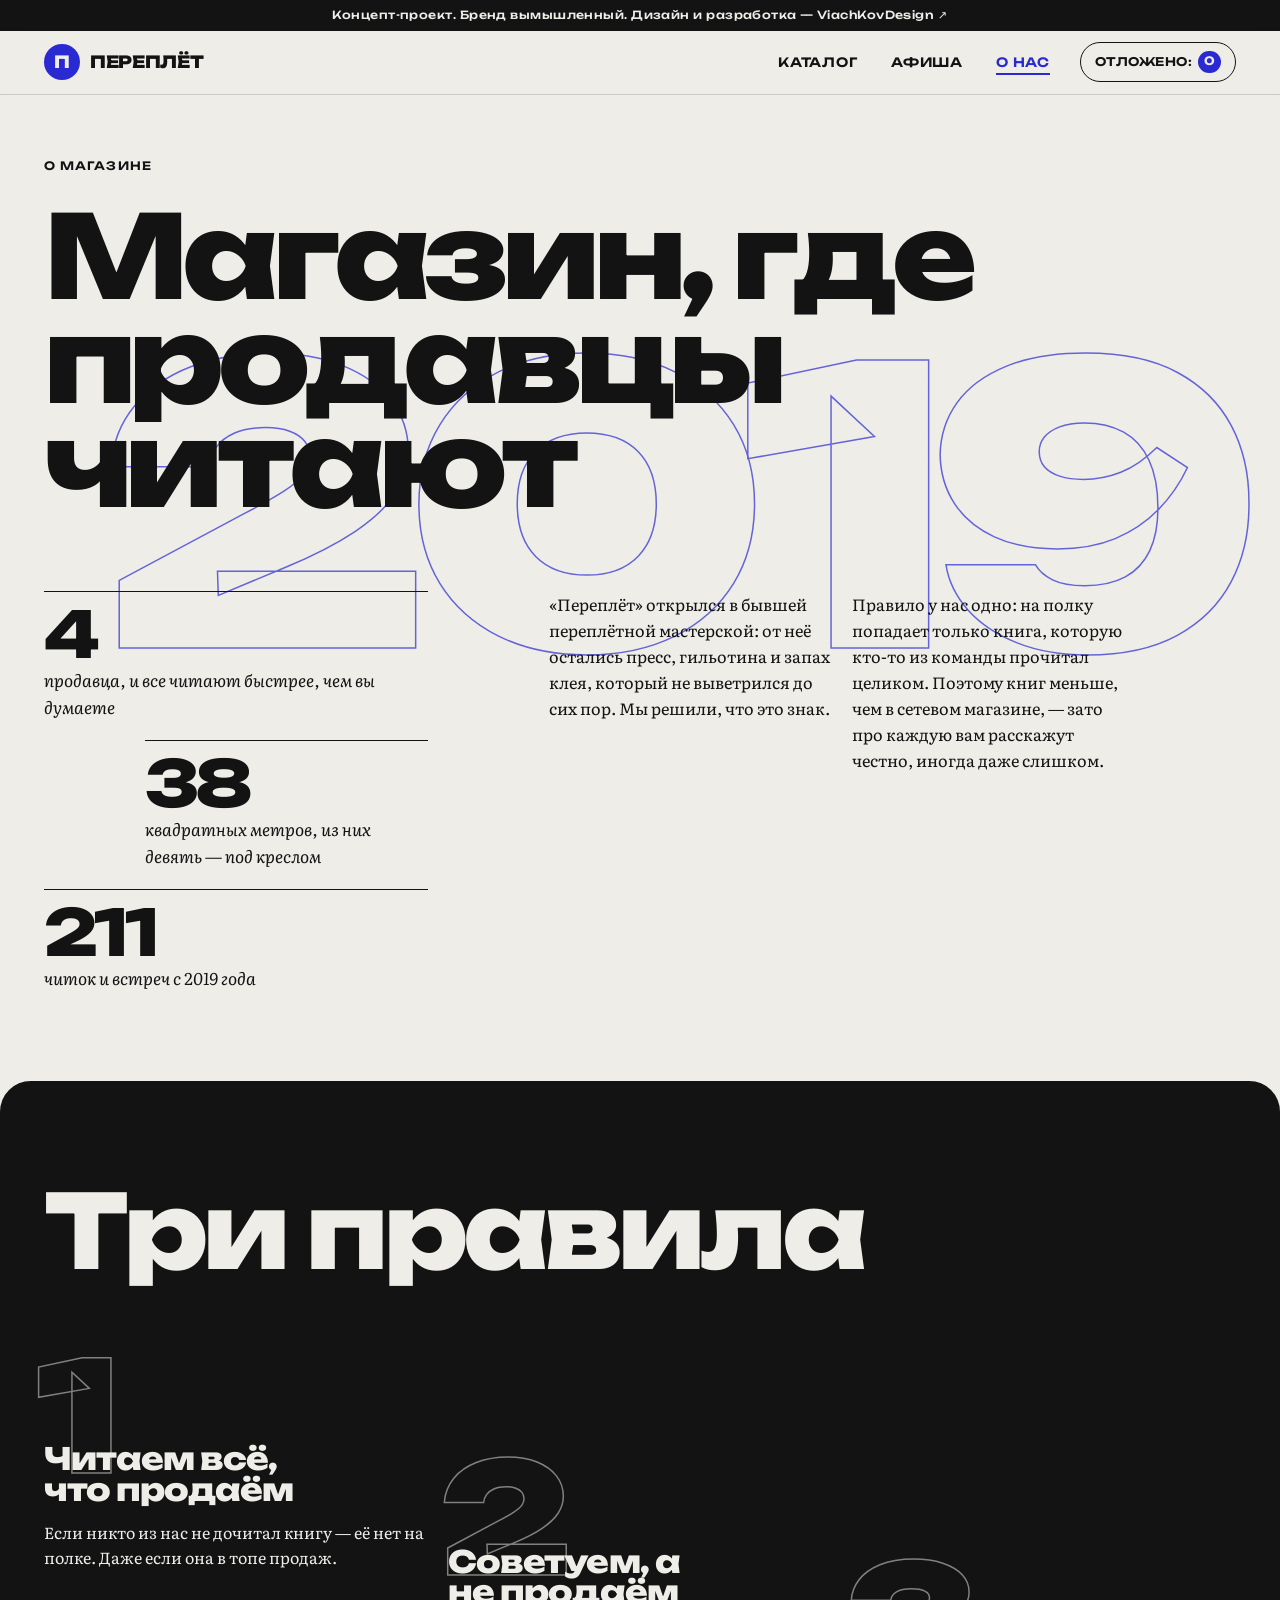
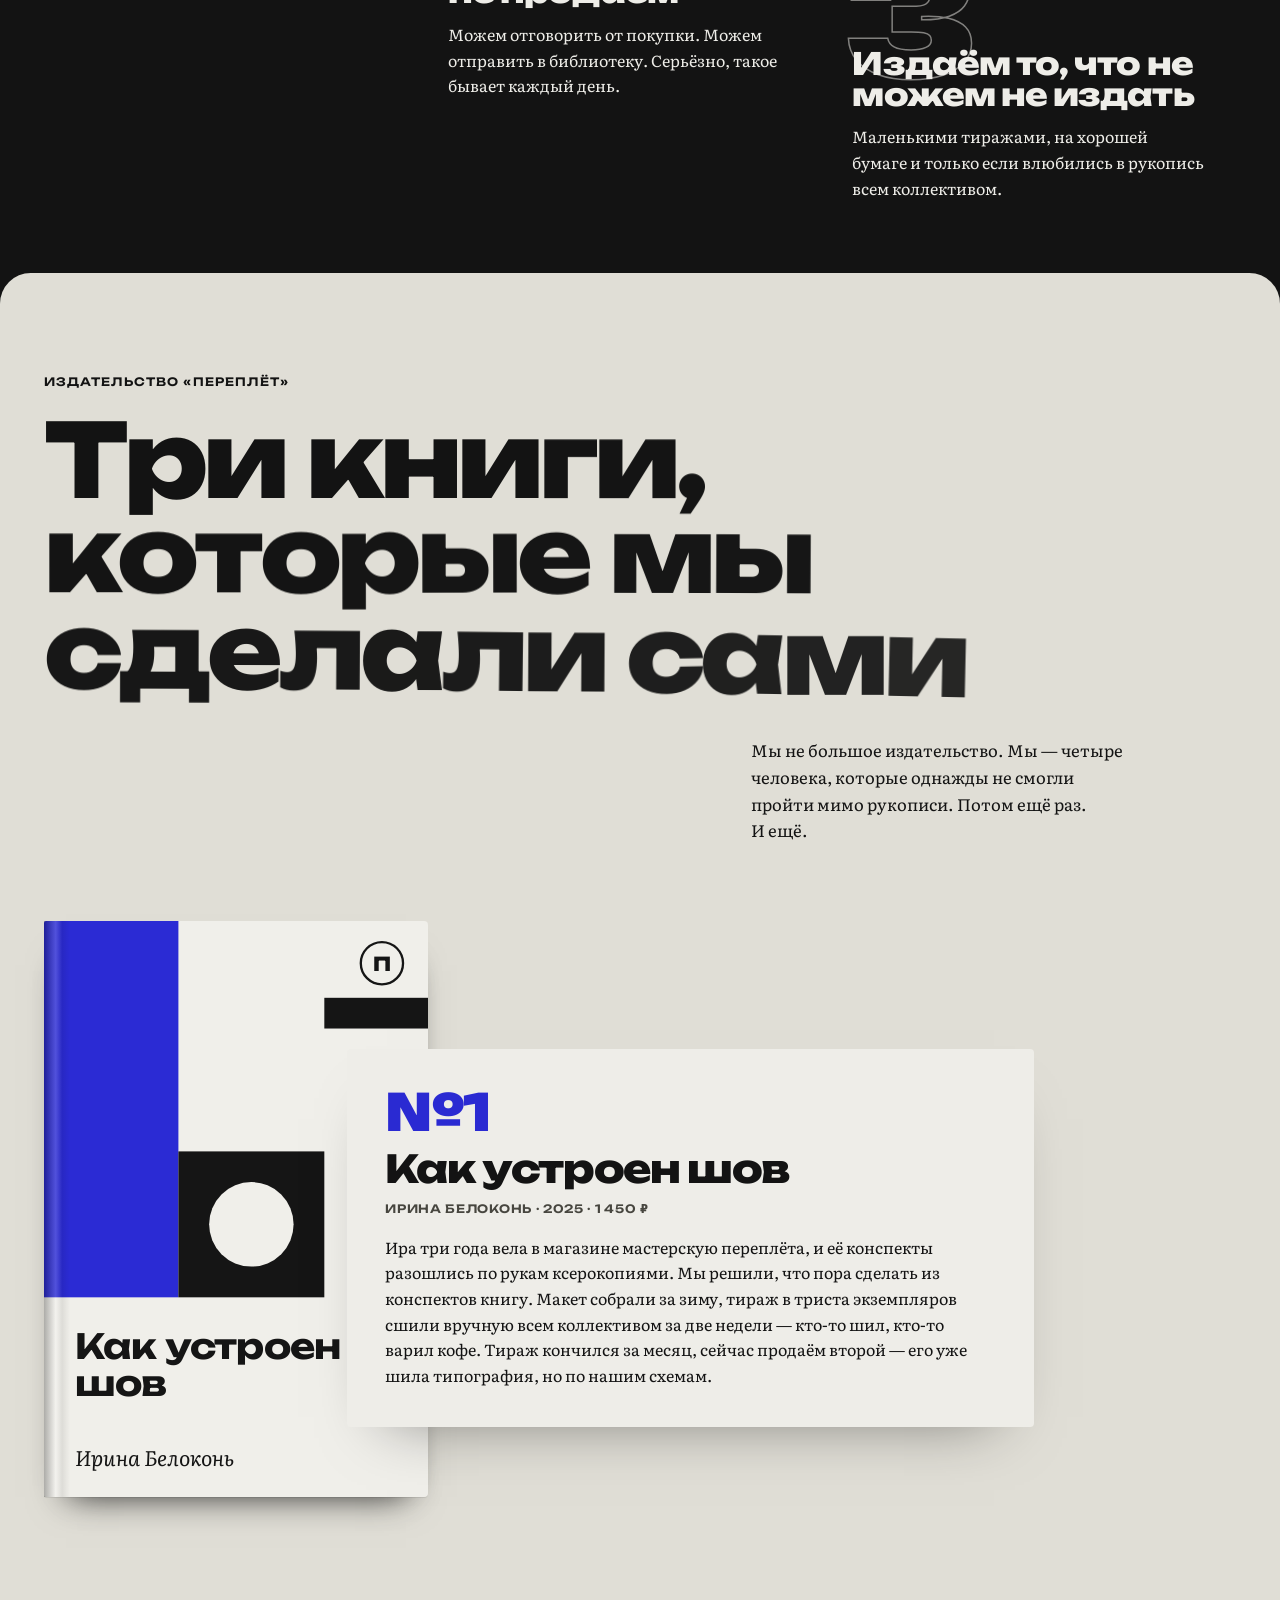
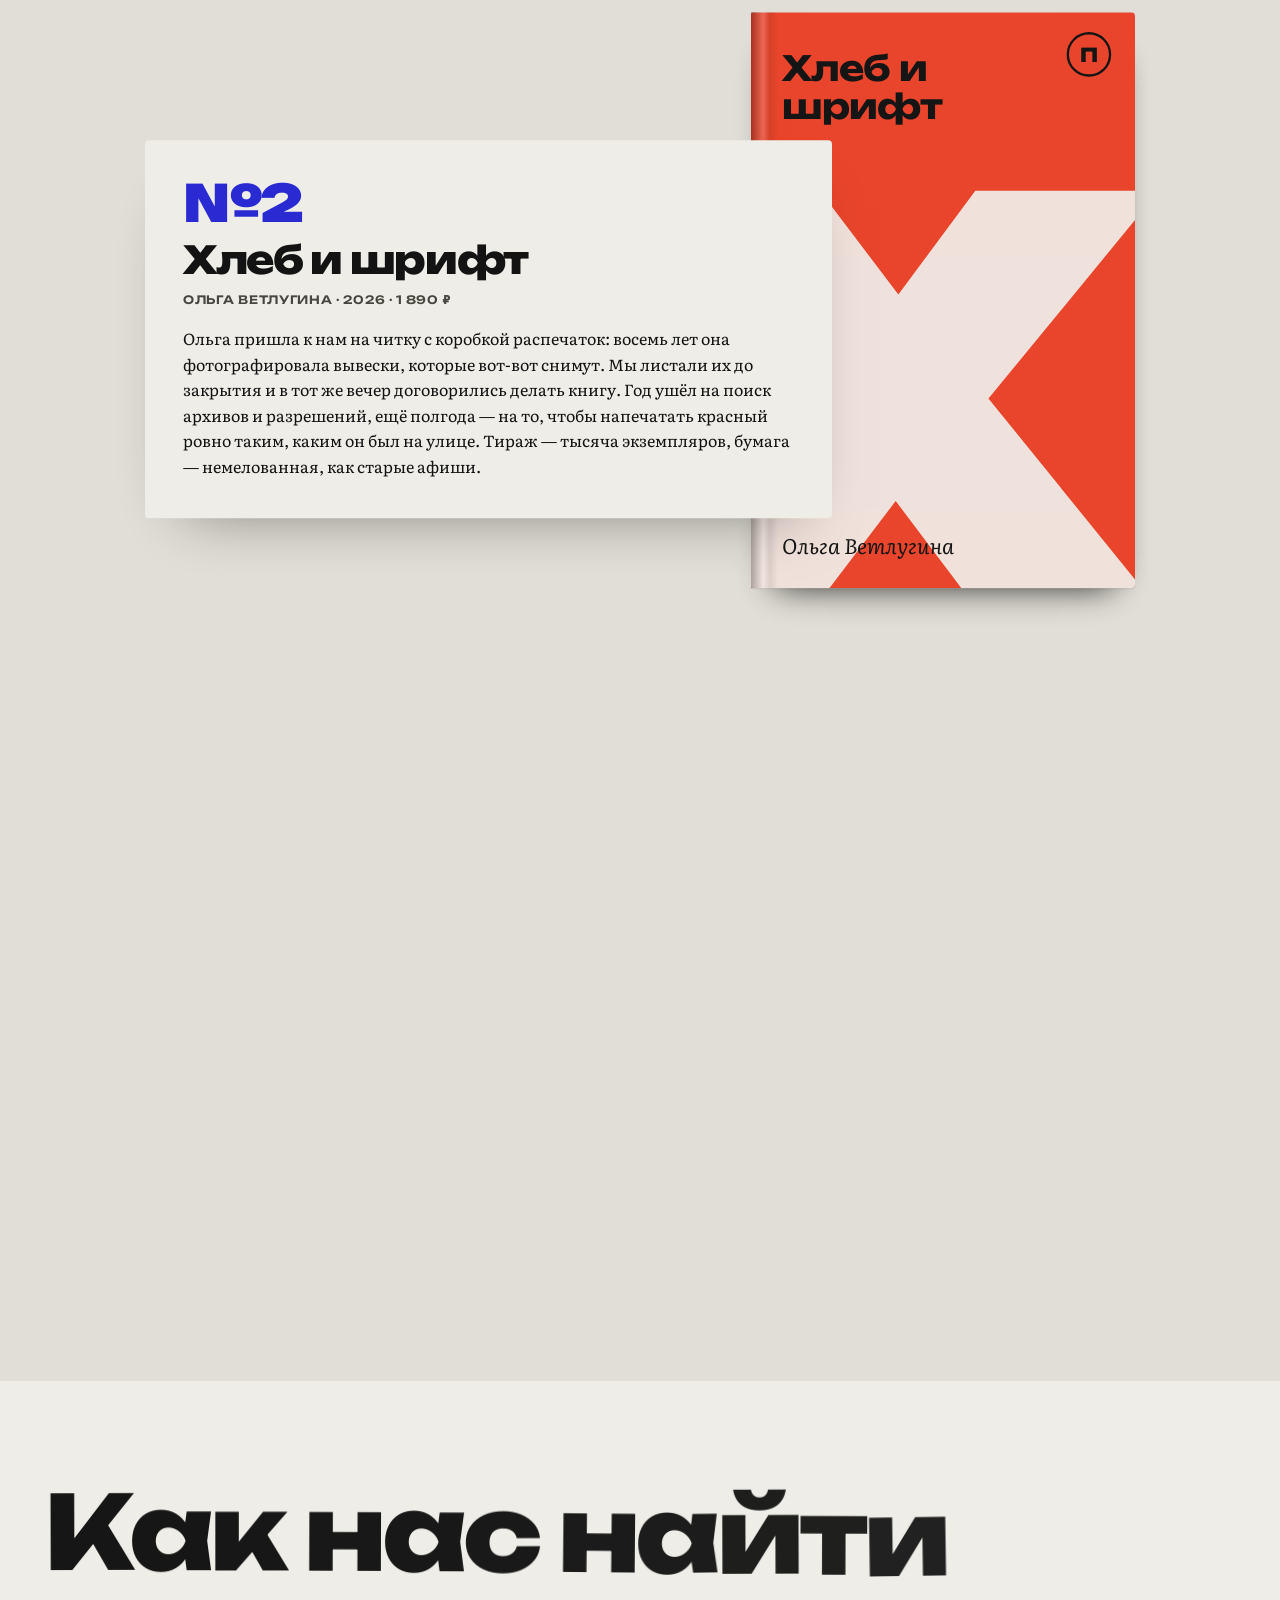
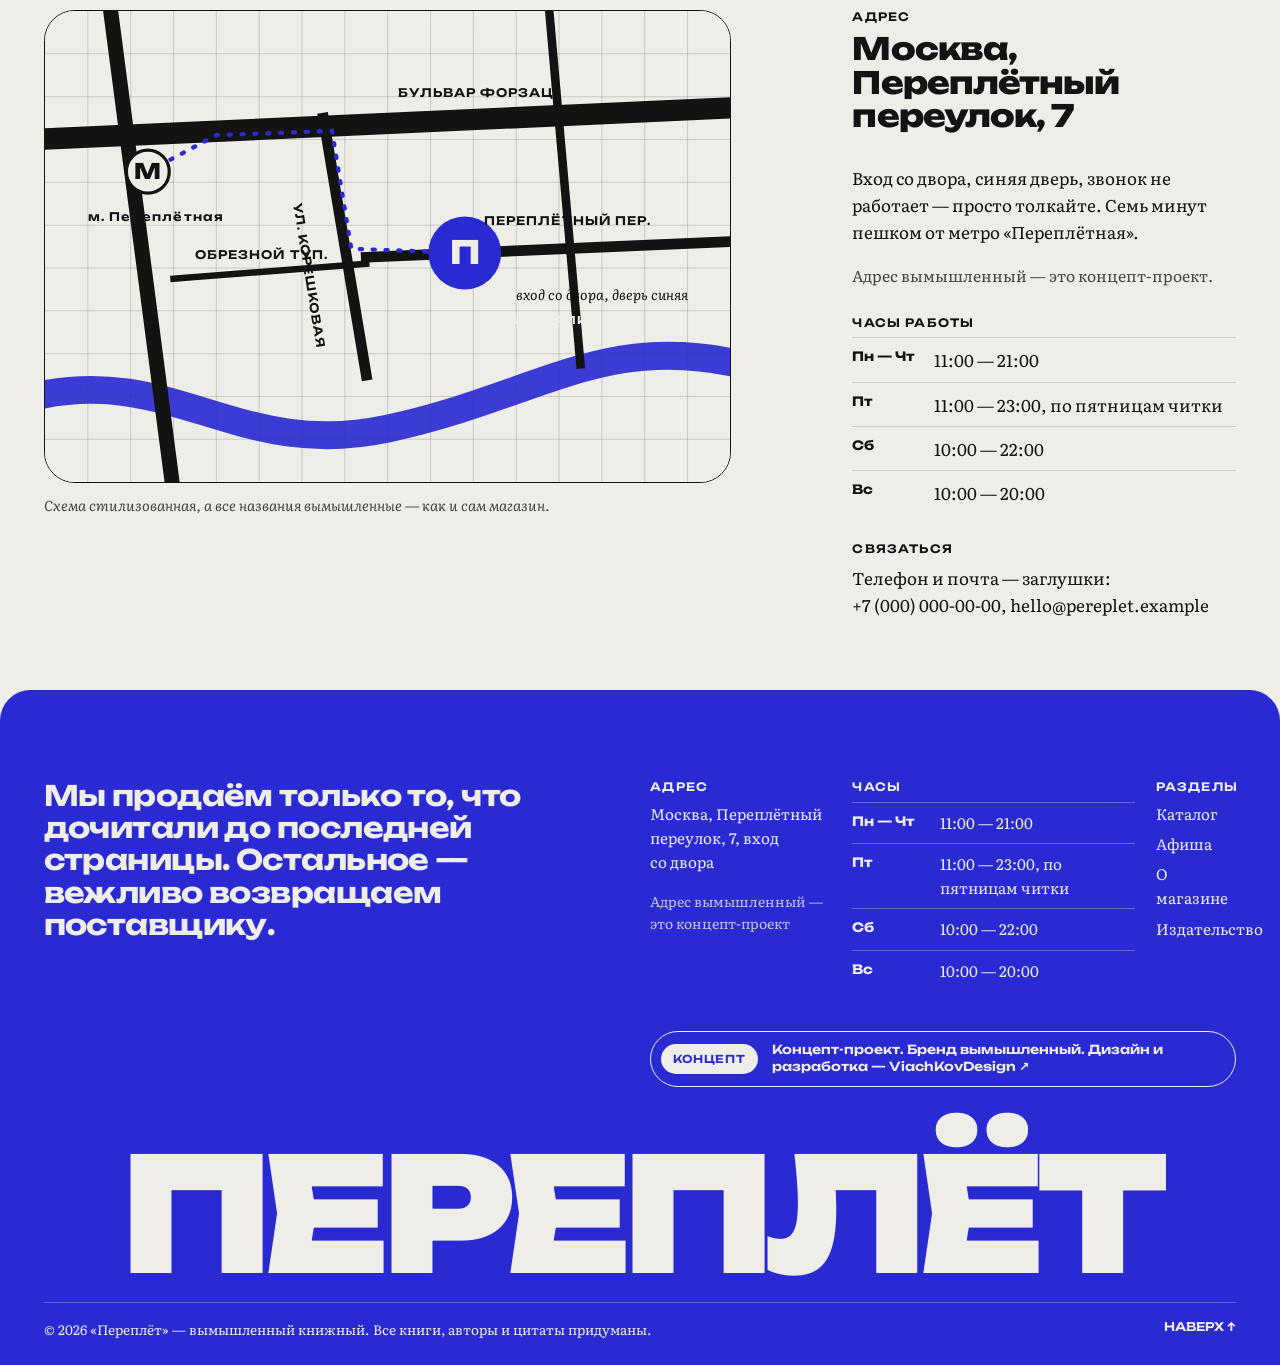
==== about.html @ da3010ec "Каркас концепта «Переплёт»: данные 24 книг, генеративные обложки, 5 страниц, стили и интерактив" ====
<!doctype html>
<html lang="ru">
<head><!--gen:head-->
<meta charset="utf-8">
<meta name="viewport" content="width=device-width, initial-scale=1">
<title>О магазине и издательстве — Переплёт</title>
<meta name="description" content="Как устроен «Переплёт»: магазин, маленькое издательство, адрес и часы работы.">
<meta name="theme-color" content="#EEEDE8">
<meta name="color-scheme" content="light">
<meta property="og:type" content="website">
<meta property="og:locale" content="ru_RU">
<meta property="og:site_name" content="Переплёт">
<meta property="og:title" content="О магазине и издательстве — Переплёт">
<meta property="og:description" content="Как устроен «Переплёт»: магазин, маленькое издательство, адрес и часы работы.">
<meta property="og:image" content="https://viachkovdesign.github.io/pereplet/img/og.png">
<meta property="og:image:width" content="1200">
<meta property="og:image:height" content="630">
<meta name="twitter:card" content="summary_large_image">
<link rel="icon" href="img/favicon.svg" type="image/svg+xml">
<link rel="icon" href="img/favicon-32.png" sizes="32x32" type="image/png">
<link rel="apple-touch-icon" href="img/apple-touch-icon.png">
<link rel="preload" href="vendor/fonts/unbounded-cyrillic-wght-normal.woff2" as="font" type="font/woff2" crossorigin>
<link rel="preload" href="vendor/fonts/literata-cyrillic-wght-normal.woff2" as="font" type="font/woff2" crossorigin>
<link rel="stylesheet" href="css/style.css">
<script>document.documentElement.classList.add('js');try{if(sessionStorage.getItem('pp-curtain'))document.documentElement.classList.add('is-arriving')}catch(e){}</script>
<!--/gen:head--></head>
<body data-page="about" id="top">
<!--gen:header-->
<a class="skip" href="#main">К содержанию</a>
<p class="concept-bar"><a href="https://viachkovdesign.github.io" target="_blank" rel="noopener">Концепт-проект. Бренд вымышленный. Дизайн и разработка — ViachKovDesign<span aria-hidden="true"> ↗</span><span class="visually-hidden"> (откроется в новой вкладке)</span></a></p>
<header class="site-header" data-header>
  <a class="logo" href="index.html" data-magnetic><span class="logo__mark" aria-hidden="true">П</span><span class="logo__word">Переплёт</span><span class="visually-hidden"> — на главную</span></a>
  <nav class="nav" aria-label="Основное меню"><ul><li><a href="catalog.html" data-magnetic>Каталог</a></li><li><a href="events.html" data-magnetic>Афиша</a></li><li><a href="about.html" aria-current="page" data-magnetic>О нас</a></li></ul></nav>
  <button class="reserved-btn" type="button" data-reserved-open aria-haspopup="dialog"><span class="reserved-btn__label">отложено:</span> <b data-reserved-count>0</b></button>
  <button class="menu-btn" type="button" popovertarget="menu" aria-label="Открыть меню"><span></span><span></span></button>
</header>
<div class="menu" id="menu" popover>
  <button class="menu__close" type="button" popovertarget="menu" popovertargetaction="hide">Закрыть</button>
  <nav aria-label="Мобильное меню"><ul><li><a href="catalog.html">Каталог</a></li><li><a href="events.html">Афиша</a></li><li><a href="about.html" aria-current="page">О нас</a></li><li><a href="index.html">Главная</a></li></ul></nav>
  <p class="menu__note">Переплётный пер., 7 · каждый день с 10–11 утра</p>
</div>
<dialog class="drawer" data-drawer aria-labelledby="drawer-title">
  <div class="drawer__inner">
    <div class="drawer__head"><h2 id="drawer-title">Отложено</h2><button class="drawer__close" type="button" data-drawer-close>Закрыть</button></div>
    <ul class="drawer__list" data-drawer-list></ul>
    <p class="drawer__empty" data-drawer-empty>Пока пусто. Откройте любую книгу и нажмите «Отложить в магазине».</p>
    <p class="drawer__note">Держим книги 3 дня. Это демо: на самом деле никто ничего не держит, но приятно же.</p>
  </div>
</dialog>
<div class="curtain" aria-hidden="true"><span class="curtain__spine"></span><span class="curtain__word">Переплёт</span></div>
<!--/gen:header-->
<!--gen:sprite--><svg class="sprite" aria-hidden="true" focusable="false" width="0" height="0"><symbol id="c-shov" viewBox="0 0 200 300"><rect width="200" height="300" fill="#F0EFEA"/><rect x="0" y="0" width="70" height="196" fill="#2B2BD4"/><rect x="70" y="120" width="76" height="76" fill="#151515"/><circle cx="108" cy="158" r="22" fill="#F0EFEA"/><rect x="146" y="40" width="54" height="16" fill="#151515"/><text x="16" y="228" font-family="Unbounded, Arial Black, sans-serif" font-weight="700" font-size="18" fill="#151515" text-anchor="start" letter-spacing="-0.4"><tspan x="16" dy="0">Как устроен</tspan><tspan x="16" dy="19.44">шов</tspan></text><text x="16" y="284" font-family="Literata, Georgia, serif" font-style="italic" font-size="11" fill="#151515" text-anchor="start">Ирина Белоконь</text><g transform="translate(176 22)"><circle r="11" fill="none" stroke="#151515" stroke-width="1.2"/><text y="4" font-family="Unbounded, Arial Black, sans-serif" font-size="10" font-weight="800" fill="#151515" text-anchor="middle">П</text></g></symbol><symbol id="c-vyveska" viewBox="0 0 200 300"><rect width="200" height="300" fill="#E8452C"/><text x="214" y="318" font-family="Unbounded, Arial Black, sans-serif" font-weight="900" font-size="300" fill="#F0EFEA" text-anchor="end" opacity="0.92">Х</text><text x="16" y="36" font-family="Unbounded, Arial Black, sans-serif" font-weight="700" font-size="18" fill="#151515" text-anchor="start" letter-spacing="-0.4"><tspan x="16" dy="0">Хлеб и</tspan><tspan x="16" dy="19.44">шрифт</tspan></text><text x="16" y="282" font-family="Literata, Georgia, serif" font-style="italic" font-size="11" fill="#151515" text-anchor="start">Ольга Ветлугина</text><g transform="translate(176 22)"><circle r="11" fill="none" stroke="#151515" stroke-width="1.2"/><text y="4" font-family="Unbounded, Arial Black, sans-serif" font-size="10" font-weight="800" fill="#151515" text-anchor="middle">П</text></g></symbol><symbol id="c-sever" viewBox="0 0 200 300"><rect width="200" height="300" fill="#151515"/><path d="M-10 120 Q 15 110 40 120 T 90 120 T 140 120 T 190 120 T 240 120" fill="none" stroke="#F0EFEA" stroke-width="1.2"/><path d="M-10 133 Q 15 123 40 133 T 90 133 T 140 133 T 190 133 T 240 133" fill="none" stroke="#F0EFEA" stroke-width="1.2"/><path d="M-10 146 Q 15 136 40 146 T 90 146 T 140 146 T 190 146 T 240 146" fill="none" stroke="#F0EFEA" stroke-width="1.2"/><path d="M-10 159 Q 15 149 40 159 T 90 159 T 140 159 T 190 159 T 240 159" fill="none" stroke="#F0EFEA" stroke-width="1.2"/><path d="M-10 172 Q 15 162 40 172 T 90 172 T 140 172 T 190 172 T 240 172" fill="none" stroke="#9CC7E6" stroke-width="4"/><path d="M-10 185 Q 15 175 40 185 T 90 185 T 140 185 T 190 185 T 240 185" fill="none" stroke="#F0EFEA" stroke-width="1.2"/><path d="M-10 198 Q 15 188 40 198 T 90 198 T 140 198 T 190 198 T 240 198" fill="none" stroke="#F0EFEA" stroke-width="1.2"/><path d="M-10 211 Q 15 201 40 211 T 90 211 T 140 211 T 190 211 T 240 211" fill="none" stroke="#F0EFEA" stroke-width="1.2"/><path d="M-10 224 Q 15 214 40 224 T 90 224 T 140 224 T 190 224 T 240 224" fill="none" stroke="#F0EFEA" stroke-width="1.2"/><path d="M-10 237 Q 15 227 40 237 T 90 237 T 140 237 T 190 237 T 240 237" fill="none" stroke="#F0EFEA" stroke-width="1.2"/><path d="M-10 250 Q 15 240 40 250 T 90 250 T 140 250 T 190 250 T 240 250" fill="none" stroke="#F0EFEA" stroke-width="1.2"/><text x="16" y="40" font-family="Unbounded, Arial Black, sans-serif" font-weight="700" font-size="20" fill="#F0EFEA" text-anchor="start" letter-spacing="-0.4"><tspan x="16" dy="0">Карманный</tspan><tspan x="16" dy="21.6">север</tspan></text><text x="16" y="284" font-family="Literata, Georgia, serif" font-style="italic" font-size="11" fill="#F0EFEA" text-anchor="start">Степан Двинский</text><g transform="translate(176 22)"><circle r="11" fill="none" stroke="#F0EFEA" stroke-width="1.2"/><text y="4" font-family="Unbounded, Arial Black, sans-serif" font-size="10" font-weight="800" fill="#F0EFEA" text-anchor="middle">П</text></g></symbol></svg><!--/gen:sprite-->
<main id="main">
  <section class="about-hero grid" aria-labelledby="about-title">
    <p class="label about-hero__kicker">О магазине</p>
    <h1 class="about-hero__title" id="about-title" data-split>Магазин, где продавцы читают</h1>
    <span class="about-hero__year" aria-hidden="true" data-parallax="-0.1">2019</span>
    <div class="about-hero__text">
      <p>«Переплёт» открылся в бывшей переплётной мастерской: от неё остались пресс, гильотина и запах клея, который не выветрился до сих пор. Мы решили, что это знак.</p>
      <p>Правило у нас одно: на полку попадает только книга, которую кто-то из команды прочитал целиком. Поэтому книг меньше, чем в сетевом магазине, — зато про каждую вам расскажут честно, иногда даже слишком.</p>
    </div>
    <ul class="about-hero__facts" aria-label="Факты">
      <li><b data-count="4">4</b><span>продавца, и все читают быстрее, чем вы думаете</span></li>
      <li><b data-count="38">38</b><span>квадратных метров, из них девять — под креслом</span></li>
      <li><b data-count="212">212</b><span>читок и встреч с 2019 года</span></li>
    </ul>
  </section>

  <section class="rules" aria-labelledby="rules-title">
    <h2 class="sec-title rules__title" id="rules-title" data-split>Три правила</h2>
    <ol class="rules__list">
      <li data-reveal><span class="rules__n" aria-hidden="true">1</span><h3>Читаем всё, что продаём</h3><p>Если никто из нас не дочитал книгу — её нет на полке. Даже если она в топе продаж.</p></li>
      <li data-reveal><span class="rules__n" aria-hidden="true">2</span><h3>Советуем, а не продаём</h3><p>Можем отговорить от покупки. Можем отправить в библиотеку. Серьёзно, такое бывает каждый день.</p></li>
      <li data-reveal><span class="rules__n" aria-hidden="true">3</span><h3>Издаём то, что не можем не издать</h3><p>Маленькими тиражами, на хорошей бумаге и только если влюбились в рукопись всем коллективом.</p></li>
    </ol>
  </section>

  <section class="house" id="house" aria-labelledby="house-title">
    <div class="house__head grid">
      <p class="label">Издательство «Переплёт»</p>
      <h2 class="sec-title" id="house-title" data-split>Три книги, которые мы сделали сами</h2>
      <p class="sec-lead">Мы не большое издательство. Мы — четыре человека, которые однажды не смогли пройти мимо рукописи. Потом ещё раз. И ещё.</p>
    </div>
    <div class="house__list"><!--gen:house-->
<article class="house__item house__item--1" data-reveal>
  <a class="house__cover" href="book.html?id=shov#shov" data-cover-link aria-label="«Как устроен шов» — открыть книгу"><div class="cover cover--lg" style="--spine:#2B2BD4"><span class="cover__pages" aria-hidden="true"></span><svg class="cover__front" viewBox="0 0 200 300" aria-hidden="true" focusable="false"><use href="#c-shov"/></svg></div></a>
  <div class="house__text">
    <p class="house__num" aria-hidden="true">№1</p>
    <h3 class="house__title">Как устроен шов</h3>
    <p class="house__author">Ирина Белоконь · 2025 · 1 450 ₽</p>
    <p>Ира три года вела в магазине мастерскую переплёта, и её конспекты разошлись по рукам ксерокопиями. Мы решили, что пора сделать из конспектов книгу. Макет собрали за зиму, тираж в триста экземпляров сшили вручную всем коллективом за две недели — кто-то шил, кто-то варил кофе. Тираж кончился за месяц, сейчас продаём второй — его уже шила типография, но по нашим схемам.</p>
  </div>
</article>
<article class="house__item house__item--2" data-reveal>
  <a class="house__cover" href="book.html?id=vyveska#vyveska" data-cover-link aria-label="«Хлеб и шрифт» — открыть книгу"><div class="cover cover--lg" style="--spine:#F0EFEA"><span class="cover__pages" aria-hidden="true"></span><svg class="cover__front" viewBox="0 0 200 300" aria-hidden="true" focusable="false"><use href="#c-vyveska"/></svg></div></a>
  <div class="house__text">
    <p class="house__num" aria-hidden="true">№2</p>
    <h3 class="house__title">Хлеб и шрифт</h3>
    <p class="house__author">Ольга Ветлугина · 2026 · 1 890 ₽</p>
    <p>Ольга пришла к нам на читку с коробкой распечаток: восемь лет она фотографировала вывески, которые вот-вот снимут. Мы листали их до закрытия и в тот же вечер договорились делать книгу. Год ушёл на поиск архивов и разрешений, ещё полгода — на то, чтобы напечатать красный ровно таким, каким он был на улице. Тираж — тысяча экземпляров, бумага — немелованная, как старые афиши.</p>
  </div>
</article>
<article class="house__item house__item--3" data-reveal>
  <a class="house__cover" href="book.html?id=sever#sever" data-cover-link aria-label="«Карманный север» — открыть книгу"><div class="cover cover--lg" style="--spine:#9CC7E6"><span class="cover__pages" aria-hidden="true"></span><svg class="cover__front" viewBox="0 0 200 300" aria-hidden="true" focusable="false"><use href="#c-sever"/></svg></div></a>
  <div class="house__text">
    <p class="house__num" aria-hidden="true">№3</p>
    <h3 class="house__title">Карманный север</h3>
    <p class="house__author">Степан Двинский · 2024 · 590 ₽</p>
    <p>Степан прислал нам рукопись письмом — настоящим, бумажным, со штемпелем Архангельска. Мы ответили тоже письмом. Переписка шла полгода, и половина правок делалась карандашом на полях. Обложку рисовали по его фотографии неба над станцией, а формат подбирали под задний карман: Ира неделю ходила с макетом в джинсах.</p>
  </div>
</article><!--/gen:house--></div>
  </section>

  <section class="visit grid" aria-labelledby="visit-title">
    <h2 class="sec-title visit__title" id="visit-title" data-split>Как нас найти</h2>
    <figure class="visit__map">
      <svg viewBox="0 0 640 440" role="img" aria-labelledby="map-title map-desc" focusable="false">
        <title id="map-title">Схема проезда к «Переплёту»</title>
        <desc id="map-desc">Стилизованная схема: от станции метро «Переплётная» идти по бульвару Форзац до Переплётного переулка, магазин в доме 7, вход со двора. Все названия вымышленные.</desc>
        <rect width="640" height="440" fill="var(--paper)"/>
        <g fill="none" stroke="var(--line)" stroke-width="1">
          <path d="M0 40H640M0 80H640M0 120H640M0 160H640M0 200H640M0 240H640M0 280H640M0 320H640M0 360H640M0 400H640"/>
          <path d="M40 0V440M80 0V440M120 0V440M160 0V440M200 0V440M240 0V440M280 0V440M320 0V440M360 0V440M400 0V440M440 0V440M480 0V440M520 0V440M560 0V440M600 0V440"/>
        </g>
        <path class="map-river" d="M-10 360 C 120 330, 180 420, 320 390 S 520 300, 650 330" fill="none" stroke="var(--accent)" stroke-width="26" stroke-linecap="round" opacity="0.9"/>
        <g fill="none" stroke="var(--ink)" stroke-linecap="square">
          <path d="M60 -10 L120 450" stroke-width="14"/>
          <path d="M-10 120 L650 90" stroke-width="20"/>
          <path d="M260 100 L300 340" stroke-width="10"/>
          <path d="M300 230 L650 215" stroke-width="10"/>
          <path d="M470 -10 L500 330" stroke-width="8"/>
          <path d="M120 250 L300 236" stroke-width="6"/>
        </g>
        <path class="map-route" d="M96 150 L160 116 L268 112 L286 222 L392 226" fill="none" stroke="var(--accent)" stroke-width="4" stroke-dasharray="2 10" stroke-linecap="round"/>
        <g transform="translate(96 150)">
          <circle r="20" fill="var(--paper)" stroke="var(--ink)" stroke-width="3"/>
          <text y="7" text-anchor="middle" font-family="Unbounded, sans-serif" font-weight="800" font-size="20" fill="var(--ink)">М</text>
        </g>
        <g class="map-pin" transform="translate(392 226)">
          <circle r="34" fill="var(--accent)"/>
          <text y="10" text-anchor="middle" font-family="Unbounded, sans-serif" font-weight="800" font-size="30" fill="var(--paper)">П</text>
        </g>
        <g font-family="Unbounded, sans-serif" font-size="11" font-weight="600" fill="var(--ink)" letter-spacing="1">
          <text x="330" y="80">БУЛЬВАР ФОРЗАЦ</text>
          <text x="410" y="200">ПЕРЕПЛЁТНЫЙ ПЕР.</text>
          <text x="232" y="180" transform="rotate(81 232 180)">УЛ. КОРЕШКОВАЯ</text>
          <text x="140" y="232">ОБРЕЗНОЙ ТУП.</text>
          <text x="40" y="196">м. Переплётная</text>
          <text x="420" y="292" fill="var(--paper)" font-size="10">р. КАПТАЛКА</text>
        </g>
        <g font-family="Literata, serif" font-style="italic" font-size="13" fill="var(--ink)">
          <text x="440" y="270">вход со двора, дверь синяя</text>
        </g>
      </svg>
      <figcaption>Схема стилизованная, а все названия вымышленные — как и сам магазин.</figcaption>
    </figure>
    <div class="visit__info">
      <p class="label">Адрес</p>
      <p class="visit__addr">Москва, Переплётный переулок,&nbsp;7</p>
      <p>Вход со двора, синяя дверь, звонок не работает — просто толкайте. Семь минут пешком от метро «Переплётная».</p>
      <p class="muted">Адрес вымышленный — это концепт-проект.</p>
      <p class="label">Часы работы</p>
      <!--gen:hours--><dl class="hours"><div><dt>Пн — Чт</dt><dd>11:00 — 21:00</dd></div><div><dt>Пт</dt><dd>11:00 — 23:00, по пятницам читки</dd></div><div><dt>Сб</dt><dd>10:00 — 22:00</dd></div><div><dt>Вс</dt><dd>10:00 — 20:00</dd></div></dl><!--/gen:hours-->
      <p class="label">Связаться</p>
      <p>Телефон и почта — заглушки: <span class="nowrap">+7 (000) 000-00-00</span>, <span class="nowrap">hello@pereplet.example</span></p>
    </div>
  </section>
</main>
<!--gen:footer-->
<footer class="site-footer">
  <div class="footer__grid">
    <p class="footer__claim">Мы продаём только то, что дочитали до последней страницы. Остальное — вежливо возвращаем поставщику.</p>
    <div class="footer__col">
      <p class="label">Адрес</p>
      <p>Москва, Переплётный переулок, 7, вход со двора</p>
      <p class="muted">Адрес вымышленный — это концепт-проект</p>
    </div>
    <div class="footer__col">
      <p class="label">Часы</p>
      <dl class="hours"><div><dt>Пн — Чт</dt><dd>11:00 — 21:00</dd></div><div><dt>Пт</dt><dd>11:00 — 23:00, по пятницам читки</dd></div><div><dt>Сб</dt><dd>10:00 — 22:00</dd></div><div><dt>Вс</dt><dd>10:00 — 20:00</dd></div></dl>
    </div>
    <nav class="footer__col" aria-label="Ссылки в подвале">
      <p class="label">Разделы</p>
      <ul><li><a href="catalog.html">Каталог</a></li><li><a href="events.html">Афиша</a></li><li><a href="about.html">О магазине</a></li><li><a href="about.html#house">Издательство</a></li></ul>
    </nav>
    <a class="concept-plaque" href="https://viachkovdesign.github.io" target="_blank" rel="noopener" data-magnetic>
      <span class="concept-plaque__k">Концепт</span>
      <span>Концепт-проект. Бренд вымышленный. Дизайн и разработка — ViachKovDesign<span aria-hidden="true"> ↗</span><span class="visually-hidden"> (откроется в новой вкладке)</span></span>
    </a>
  </div>
  <p class="footer__word" aria-hidden="true">Переплёт</p>
  <p class="footer__copy"><span>© 2026 «Переплёт» — вымышленный книжный. Все книги, авторы и цитаты придуманы.</span><a href="#top" data-to-top>Наверх ↑</a></p>
</footer>
<!--/gen:footer-->
<!--gen:scripts-->
<script src="vendor/gsap.min.js" defer></script>
<script src="vendor/ScrollTrigger.min.js" defer></script>
<script src="vendor/lenis.min.js" defer></script>
<script src="js/main.js" defer></script>
<!--/gen:scripts-->
</body>
</html>
---- css/style.css ----
/* ==========================================================================
   ПЕРЕПЛЁТ — концепт книжного магазина
   Ломаная сетка: 12 колонок на десктопе, 6 на телефоне.
   ========================================================================== */

/* ---------- шрифты (локально, из npm @fontsource-variable 5.3.0) ---------- */
@font-face { font-family: Unbounded; src: url(../vendor/fonts/unbounded-cyrillic-wght-normal.woff2) format('woff2'); font-weight: 200 900; font-display: swap; unicode-range: U+0301, U+0400-045F, U+0490-0491, U+04B0-04B1, U+2116; }
@font-face { font-family: Unbounded; src: url(../vendor/fonts/unbounded-latin-wght-normal.woff2) format('woff2'); font-weight: 200 900; font-display: swap; unicode-range: U+0000-00FF, U+0131, U+0152-0153, U+02BB-02BC, U+02C6, U+02DA, U+02DC, U+0304, U+0308, U+0329, U+2000-206F, U+20AC, U+2122, U+2191, U+2193, U+2212, U+2215, U+FEFF, U+FFFD; }
@font-face { font-family: Literata; src: url(../vendor/fonts/literata-cyrillic-wght-normal.woff2) format('woff2'); font-weight: 200 900; font-display: swap; unicode-range: U+0301, U+0400-045F, U+0490-0491, U+04B0-04B1, U+2116; }
@font-face { font-family: Literata; src: url(../vendor/fonts/literata-latin-wght-normal.woff2) format('woff2'); font-weight: 200 900; font-display: swap; unicode-range: U+0000-00FF, U+0131, U+0152-0153, U+02BB-02BC, U+02C6, U+02DA, U+02DC, U+0304, U+0308, U+0329, U+2000-206F, U+20AC, U+2122, U+2191, U+2193, U+2212, U+2215, U+FEFF, U+FFFD; }
@font-face { font-family: Literata; font-style: italic; src: url(../vendor/fonts/literata-cyrillic-wght-italic.woff2) format('woff2'); font-weight: 200 900; font-display: swap; unicode-range: U+0301, U+0400-045F, U+0490-0491, U+04B0-04B1, U+2116; }
@font-face { font-family: Literata; font-style: italic; src: url(../vendor/fonts/literata-latin-wght-italic.woff2) format('woff2'); font-weight: 200 900; font-display: swap; unicode-range: U+0000-00FF, U+0131, U+0152-0153, U+02BB-02BC, U+02C6, U+02DA, U+02DC, U+0304, U+0308, U+0329, U+2000-206F, U+20AC, U+2122, U+2191, U+2193, U+2212, U+2215, U+FEFF, U+FFFD; }

/* ---------- токены ---------- */
:root {
  --paper: #EEEDE8;      /* газетная бумага, холодная */
  --paper-2: #E0DED6;
  --ink: #131313;        /* типографская краска */
  --ink-2: #47463F;
  --line: rgba(19, 19, 19, .16);
  --accent: #2A2AD2;     /* ультрамарин переплётного ледерина */
  --accent-2: #1E1EA8;
  --pad: clamp(16px, 3.4vw, 64px);
  --gutter: clamp(10px, 1.6vw, 28px);
  --col: calc((100vw - 2 * var(--pad) - 11 * var(--gutter)) / 12);
  --f-display: Unbounded, 'Arial Black', system-ui, sans-serif;
  --f-text: Literata, Georgia, 'Times New Roman', serif;
  --ease: cubic-bezier(.76, 0, .24, 1);
  --ease-out: cubic-bezier(.16, 1, .3, 1);
  --header-h: 64px;
  --radius-sheet: clamp(18px, 2.4vw, 40px);
  color-scheme: light;
}

/* ---------- база ---------- */
*, *::before, *::after { box-sizing: border-box; }
html { -webkit-text-size-adjust: 100%; text-size-adjust: 100%; scroll-padding-top: calc(var(--header-h) + 16px); }
html.lenis, html.lenis body { height: auto; }
.lenis.lenis-smooth { scroll-behavior: auto !important; }
.lenis.lenis-stopped { overflow: clip; }
body {
  margin: 0; background: var(--paper); color: var(--ink);
  font: 400 1.0625rem/1.6 var(--f-text);
  overflow-x: clip;
  -webkit-font-smoothing: antialiased; text-rendering: optimizeLegibility;
}
img, svg { display: block; max-width: 100%; }
a { color: inherit; text-decoration-thickness: 1px; text-underline-offset: .2em; }
h1, h2, h3, h4 { margin: 0; font-family: var(--f-display); font-weight: 700; line-height: 1; letter-spacing: -.02em; text-wrap: balance; }
p { margin: 0 0 1em; text-wrap: pretty; }
p:last-child { margin-bottom: 0; }
ul, ol { margin: 0; padding: 0; list-style: none; }
button, input, select { font: inherit; color: inherit; }
fieldset { margin: 0; padding: 0; border: 0; min-width: 0; }
dl, dd { margin: 0; }
blockquote { margin: 0; }
figure { margin: 0; }
::selection { background: var(--accent); color: var(--paper); }
:focus-visible { outline: 3px solid var(--accent); outline-offset: 3px; border-radius: 2px; }
.panel--accent :focus-visible, .panel--ink :focus-visible, .site-footer :focus-visible { outline-color: var(--paper); }
.visually-hidden { position: absolute !important; width: 1px; height: 1px; padding: 0; margin: -1px; overflow: hidden; clip: rect(0 0 0 0); white-space: nowrap; border: 0; }
.nowrap { white-space: nowrap; }
.muted { color: var(--ink-2); font-size: .92em; }
.label { font: 600 .72rem/1.3 var(--f-display); letter-spacing: .1em; text-transform: uppercase; margin: 0 0 .6em; }
.sprite { position: absolute; width: 0; height: 0; overflow: hidden; }

.grid {
  display: grid;
  grid-template-columns: repeat(12, minmax(0, 1fr));
  column-gap: var(--gutter);
  padding-inline: var(--pad);
}

/* ---------- скип, концепт-полоса, шапка ---------- */
.skip { position: absolute; left: 8px; top: -60px; z-index: 10000; background: var(--ink); color: var(--paper); padding: 10px 16px; border-radius: 999px; font: 600 .8rem var(--f-display); }
.skip:focus { top: 8px; }
.concept-bar { margin: 0; background: var(--ink); color: var(--paper); text-align: center; font: 500 .7rem/1.3 var(--f-display); letter-spacing: .04em; }
.concept-bar a { display: block; padding: 8px var(--pad); text-decoration: none; }
.concept-bar a:hover { text-decoration: underline; }

.site-header {
  position: sticky; top: 0; z-index: 500; height: var(--header-h);
  display: flex; align-items: center; gap: clamp(12px, 2vw, 32px);
  padding-inline: var(--pad);
  background: color-mix(in srgb, var(--paper) 90%, transparent);
  backdrop-filter: blur(10px); -webkit-backdrop-filter: blur(10px);
  border-bottom: 1px solid var(--line);
  transition: transform .5s var(--ease);
  view-transition-name: site-header;
}
.site-header.is-hidden { transform: translateY(-101%); }
.logo { display: inline-flex; align-items: center; gap: 10px; text-decoration: none; margin-right: auto; }
.logo__mark { display: grid; place-items: center; width: 36px; height: 36px; border-radius: 50%; background: var(--accent); color: var(--paper); font: 800 1.05rem/1 var(--f-display); transition: transform .6s var(--ease-out); }
.logo:hover .logo__mark { transform: rotate(-12deg) scale(1.06); }
.logo__word { font: 800 1.05rem/1 var(--f-display); letter-spacing: -.02em; text-transform: uppercase; }
.nav ul { display: flex; gap: clamp(8px, 2vw, 28px); }
.nav a { display: inline-block; font: 600 .8rem/1 var(--f-display); text-transform: uppercase; letter-spacing: .06em; text-decoration: none; padding: 10px 4px; position: relative; }
.nav a::after { content: ''; position: absolute; left: 4px; right: 4px; bottom: 4px; height: 2px; background: currentColor; transform: scaleX(0); transform-origin: right; transition: transform .45s var(--ease); }
.nav a:hover::after, .nav a[aria-current="page"]::after { transform: scaleX(1); transform-origin: left; }
.nav a[aria-current="page"] { color: var(--accent); }
.reserved-btn {
  display: inline-flex; align-items: center; gap: 6px; min-height: 40px;
  border: 1.5px solid var(--ink); border-radius: 999px; background: transparent; padding: 0 14px;
  font: 600 .74rem/1 var(--f-display); text-transform: uppercase; letter-spacing: .04em; cursor: pointer;
  transition: background .3s, color .3s;
}
.reserved-btn b { display: inline-grid; place-items: center; min-width: 22px; height: 22px; border-radius: 11px; background: var(--accent); color: var(--paper); font-size: .72rem; padding: 0 6px; }
.reserved-btn:hover { background: var(--ink); color: var(--paper); }
.reserved-btn.is-bump b { animation: bump .6s var(--ease-out); }
@keyframes bump { 0% { transform: scale(1); } 30% { transform: scale(1.6) rotate(-10deg); } 100% { transform: scale(1); } }
html:not(.js) .reserved-btn { display: none; }
.menu-btn { display: none; width: 44px; height: 44px; border: 0; border-radius: 50%; background: var(--ink); cursor: pointer; padding: 0; position: relative; }
.menu-btn span { position: absolute; left: 13px; right: 13px; height: 2px; background: var(--paper); transition: transform .3s; }
.menu-btn span:first-child { top: 18px; } .menu-btn span:last-child { top: 25px; }
.menu {
  inset: 0; width: 100%; height: 100%; max-width: none; max-height: none; margin: 0; border: 0; padding: 24px var(--pad);
  background: var(--accent); color: var(--paper);
}
.menu:popover-open { display: flex; flex-direction: column; }
.menu__close { align-self: flex-end; background: transparent; border: 1.5px solid currentColor; border-radius: 999px; padding: 10px 18px; font: 600 .78rem var(--f-display); text-transform: uppercase; cursor: pointer; }
.menu ul { margin-top: 8vh; }
.menu li a { display: block; font: 800 clamp(2.4rem, 13vw, 5rem)/1.05 var(--f-display); text-decoration: none; letter-spacing: -.03em; padding: 4px 0; }
.menu li a[aria-current="page"] { text-decoration: underline; text-decoration-thickness: 4px; }
.menu__note { margin-top: auto; font-style: italic; }
.menu:popover-open li { animation: menu-in .6s var(--ease-out) both; }
.menu li:nth-child(2) { animation-delay: .05s; } .menu li:nth-child(3) { animation-delay: .1s; } .menu li:nth-child(4) { animation-delay: .15s; }
@keyframes menu-in { from { transform: translateY(40px); opacity: 0; } }

/* ящик «Отложено» */
.drawer { margin: 0 0 0 auto; height: 100%; max-height: none; width: min(440px, 100%); border: 0; padding: 0; background: var(--paper); color: var(--ink); box-shadow: -30px 0 60px rgba(0,0,0,.2); }
.drawer::backdrop { background: rgba(19, 19, 19, .45); }
.drawer[open] { animation: drawer-in .5s var(--ease-out); }
@keyframes drawer-in { from { transform: translateX(100%); } }
.drawer__inner { padding: 24px; display: flex; flex-direction: column; gap: 16px; min-height: 100%; }
.drawer__head { display: flex; align-items: center; justify-content: space-between; }
.drawer__head h2 { font-size: 1.6rem; }
.drawer__close { background: transparent; border: 1.5px solid currentColor; border-radius: 999px; padding: 8px 14px; font: 600 .74rem var(--f-display); text-transform: uppercase; cursor: pointer; }
.drawer__list li { display: grid; grid-template-columns: 44px 1fr auto; gap: 12px; align-items: center; padding: 12px 0; border-bottom: 1px solid var(--line); }
.drawer__spine { width: 44px; height: 64px; border-radius: 2px; display: grid; place-items: center; font: 800 1.2rem var(--f-display); }
.drawer__list a { font: 600 .95rem/1.2 var(--f-display); text-decoration: none; }
.drawer__list small { display: block; font-style: italic; color: var(--ink-2); margin-top: 4px; }
.drawer__list button { background: none; border: 0; text-decoration: underline; cursor: pointer; font-size: .85rem; color: var(--ink-2); min-height: 32px; }
.drawer__note { margin-top: auto; font-style: italic; color: var(--ink-2); font-size: .9rem; }

/* ---------- кнопки с характером ---------- */
.btn {
  --fill: var(--ink); --fg-hover: var(--paper);
  position: relative; display: inline-flex; align-items: center; justify-content: center; gap: .7em;
  height: 52px; padding: 0 1.7em; border-radius: 999px; border: 1.5px solid currentColor;
  font: 700 .8rem/1 var(--f-display); text-transform: uppercase; letter-spacing: .06em;
  text-decoration: none; cursor: pointer; overflow: hidden; isolation: isolate; background: transparent;
  transition: color .45s var(--ease), border-color .45s var(--ease);
  list-style: none;
}
.btn::-webkit-details-marker { display: none; }
.btn::before {
  content: ''; position: absolute; inset: -2px; z-index: -1; background: var(--fill);
  border-radius: 50% 50% 0 0 / 100% 100% 0 0;
  transform: translateY(102%); transition: transform .55s var(--ease), border-radius .55s var(--ease);
}
.btn:hover::before, .btn:focus-visible::before { transform: translateY(0); border-radius: 0; }
.btn:hover, .btn:focus-visible { color: var(--fg-hover); }
.btn__label { display: inline-block; text-shadow: 0 2.6em 0 currentColor; transition: transform .55s var(--ease); white-space: nowrap; }
.btn:hover .btn__label, .btn:focus-visible .btn__label { transform: translateY(-2.6em); }
.btn__arrow { display: inline-block; transition: transform .45s var(--ease); }
.btn:hover .btn__arrow { transform: translateX(6px) rotate(-45deg); }
.btn--ink { background: var(--ink); color: var(--paper); border-color: var(--ink); --fill: var(--accent); --fg-hover: var(--paper); }
.btn--ink:hover { border-color: var(--accent); }
.btn--accent { background: var(--accent); color: var(--paper); border-color: var(--accent); --fill: var(--ink); --fg-hover: var(--paper); }
.btn--accent:hover { border-color: var(--ink); }
.panel--ink .btn--accent { --fill: var(--paper); --fg-hover: var(--ink); }
.panel--ink .btn--accent:hover { border-color: var(--paper); }
.btn--line { --fill: currentColor; }
.btn--line:hover .btn__label, .btn--line:focus-visible .btn__label { color: var(--paper); text-shadow: 0 2.6em 0 var(--paper); }
.btn--line:hover .btn__arrow { color: var(--paper); }
.btn--small { height: 40px; padding: 0 1.2em; font-size: .72rem; }
[data-magnetic] { will-change: transform; }

/* ---------- обложки ---------- */
.cover { position: relative; aspect-ratio: 2 / 3; width: 100%; }
.cover__pages {
  position: absolute; inset: 1.5% 0 1.5% 3%; border-radius: 0 3px 3px 0;
  background: repeating-linear-gradient(90deg, #fbfaf6 0 2px, #dcd9cf 2px 3px);
  box-shadow: 0 20px 30px -22px rgba(0,0,0,.6);
  transition: transform .7s var(--ease-out);
}
.cover__front {
  position: relative; width: 100%; height: 100%; border-radius: 2px 4px 4px 2px;
  transform-origin: 0 50%;
  box-shadow: 0 1px 0 rgba(0,0,0,.08), 0 22px 34px -22px rgba(0,0,0,.6);
  transition: transform .7s var(--ease-out), box-shadow .7s var(--ease-out);
}
.cover::after {
  content: ''; position: absolute; left: 0; top: 0; bottom: 0; width: 7%; pointer-events: none;
  background: linear-gradient(90deg, rgba(0,0,0,.28), rgba(255,255,255,.18) 45%, rgba(0,0,0,.08) 70%, transparent);
  transform-origin: 0 50%; transition: transform .7s var(--ease-out);
}
/* «приоткрывается»: передняя крышка сжимается к корешку, видны страницы */
a:hover .cover__front, a:focus-visible .cover__front { transform: scaleX(.86) skewY(-3deg); box-shadow: 10px 26px 40px -24px rgba(0,0,0,.7); }
a:hover .cover::after, a:focus-visible .cover::after { transform: scaleX(.86) skewY(-3deg); }
a:hover .cover__pages, a:focus-visible .cover__pages { transform: translateX(2%); }

/* ---------- карточки ---------- */
.card { position: relative; }
.card__link { display: block; text-decoration: none; color: inherit; }
.card__link:focus-visible { outline-offset: 8px; }
.card__title { font: 700 clamp(.95rem, 1.15vw, 1.15rem)/1.15 var(--f-display); margin-top: 18px; letter-spacing: -.01em; }
.card__author { font-style: italic; margin: 6px 0 0; }
.card__meta { display: flex; justify-content: space-between; gap: 12px; margin-top: 10px; padding-top: 10px; border-top: 1px solid currentColor; font: 600 .7rem/1.2 var(--f-display); text-transform: uppercase; letter-spacing: .06em; }
.card__meta span:last-child { white-space: nowrap; }
.tag { display: inline-block; font: 700 .64rem/1 var(--f-display); text-transform: uppercase; letter-spacing: .08em; padding: 7px 10px; border-radius: 999px; background: var(--ink); color: var(--paper); margin: 0; }
.card .tag { position: absolute; top: 10px; right: -8px; z-index: 2; pointer-events: none; transform: rotate(4deg); }
.card .tag + .tag, .tag--house { background: var(--accent); }
.card .tag--house { top: 40px; transform: rotate(-3deg); }
.card .tag--new + .tag--house { top: 40px; }

/* ---------- заголовки секций ---------- */
.sec-head { align-items: end; margin-bottom: clamp(40px, 6vw, 96px); }
.sec-num {
  grid-column: 1 / 3; grid-row: 1 / 3; align-self: start;
  font: 900 clamp(4rem, 13vw, 15rem)/.8 var(--f-display); letter-spacing: -.06em;
  color: transparent; -webkit-text-stroke: 1.5px var(--stroke, var(--ink)); opacity: .6;
}
.sec-title { grid-column: 3 / 12; grid-row: 1; font-size: clamp(2.6rem, 8vw, 9rem); line-height: .92; letter-spacing: -.045em; font-weight: 800; position: relative; z-index: 1; }
.sec-lead { grid-column: 8 / 12; grid-row: 2; margin-top: clamp(16px, 2vw, 32px); font-size: clamp(1rem, 1.3vw, 1.2rem); }

/* split-буквы */
.split-word { display: inline-block; white-space: nowrap; }
.split-char { display: inline-block; will-change: transform; }

/* ==========================================================================
   ГЛАВНАЯ
   ========================================================================== */
.hero { position: relative; overflow: clip; padding: clamp(24px, 4vw, 56px) 0 clamp(64px, 9vw, 140px); }
.hero__grid { position: relative; row-gap: clamp(16px, 2vw, 32px); }
.hero__issue { grid-column: 1 / 6; grid-row: 1; }
.hero__place { grid-column: 8 / 13; grid-row: 1; text-align: right; }
.hero__title { grid-column: 1 / 13; grid-row: 2; position: relative; z-index: 3; font-weight: 800; letter-spacing: -.055em; line-height: .84; text-wrap: initial; }
.hero__line { display: block; overflow: clip; padding: .02em .12em .1em 0; margin-bottom: -.08em; }
.hero__line > span { display: inline-block; animation: line-up 1.1s var(--ease-out) both; }
.hero__line--1 { font-size: clamp(4.2rem, 15.5vw, 19rem); }
.hero__line--2 { font-size: clamp(2rem, 6.6vw, 8.2rem); margin-left: calc(4 * (var(--col) + var(--gutter))); letter-spacing: -.04em; }
.hero__line--3 { font-size: clamp(3.4rem, 11.3vw, 14rem); color: var(--accent); margin-left: calc(1 * (var(--col) + var(--gutter))); }
.hero__line--4 { font-size: clamp(4.4rem, 15vw, 19rem); margin-left: calc(6 * (var(--col) + var(--gutter))); margin-top: -.06em; }
.hero__line--4 em { font-family: var(--f-text); font-style: italic; font-weight: 400; letter-spacing: -.03em; padding-right: .1em; }
.hero__line--2 > span { animation-delay: .08s; } .hero__line--3 > span { animation-delay: .16s; } .hero__line--4 > span { animation-delay: .24s; }
@keyframes line-up { from { transform: translateY(105%) rotate(3deg); } }

.hero__big {
  position: absolute; right: var(--pad); top: 34%; z-index: 0; pointer-events: none;
  font: 900 clamp(10rem, 38vw, 44rem)/.8 var(--f-display); letter-spacing: -.08em;
  color: transparent; -webkit-text-stroke: 1.5px rgba(19,19,19,.18);
}
.hero__cover { position: absolute; z-index: 2; display: block; }
.hero__cover--1 { width: clamp(120px, 15vw, 280px); right: calc(var(--pad) + 2vw); top: 4%; transform: rotate(7deg); }
.hero__cover--2 { width: clamp(90px, 10vw, 190px); left: calc(var(--pad) + 5 * (var(--col) + var(--gutter))); top: 70%; transform: rotate(-9deg); z-index: 4; }
.hero__cover--3 { width: clamp(90px, 10.5vw, 200px); right: calc(var(--pad) - 1vw); top: 47%; transform: rotate(9deg); }
.hero__cover .cover { animation: cover-drop 1.2s var(--ease-out) both .35s; }
.hero__cover--2 .cover { animation-delay: .5s; } .hero__cover--3 .cover { animation-delay: .62s; }
@keyframes cover-drop { from { transform: translateY(-40px) rotate(-8deg); opacity: 0; } }

.hero__lead { grid-column: 1 / 6; grid-row: 3; font-size: clamp(1.05rem, 1.45vw, 1.35rem); line-height: 1.5; margin-top: clamp(24px, 3vw, 48px); position: relative; z-index: 3; }
.hero__cta { grid-column: 1 / 7; grid-row: 4; align-self: start; align-items: flex-start; display: flex; flex-wrap: wrap; gap: 12px; position: relative; z-index: 3; }
.hero__stats { grid-column: 7 / 13; grid-row: 3 / 5; align-self: end; display: grid; grid-template-columns: repeat(2, minmax(0, 1fr)); gap: 24px var(--gutter); position: relative; z-index: 3; margin-top: clamp(40px, 6vw, 120px); }
.hero__stats li { border-top: 1.5px solid var(--ink); padding-top: 12px; }
.hero__stats b { display: block; font: 800 clamp(2.4rem, 5vw, 5.4rem)/1 var(--f-display); letter-spacing: -.05em; font-variant-numeric: tabular-nums; }
.hero__stats span { display: block; font-style: italic; margin-top: 6px; }
.hero__stats li:nth-child(2) { transform: translateY(clamp(16px, 3vw, 56px)); }
.hero__stats li:nth-child(4) { transform: translateY(clamp(16px, 3vw, 56px)); }
.hero__sticker { position: absolute; z-index: 5; width: clamp(96px, 10vw, 170px); left: calc(var(--pad) + 2.6 * (var(--col) + var(--gutter))); top: 41%; animation: spin 18s linear infinite; }
@keyframes spin { to { transform: rotate(360deg); } }

/* бегущая строка */
.marquee { background: var(--accent); color: var(--paper); overflow: clip; padding: clamp(14px, 1.6vw, 24px) 0; transform: rotate(-1.2deg) scale(1.02); position: relative; z-index: 6; margin: -10px 0 0; }
.marquee__track { display: flex; width: max-content; gap: clamp(20px, 3vw, 48px); align-items: center; animation: marquee 32s linear infinite; font: 800 clamp(1.4rem, 3.4vw, 3.6rem)/1 var(--f-display); text-transform: uppercase; letter-spacing: -.02em; white-space: nowrap; }
.marquee__track i { font-style: normal; font-size: .7em; }
@keyframes marquee { to { transform: translateX(-50%); } }

/* панели, которые наезжают друг на друга */
.stack-wrap { position: relative; margin-top: clamp(40px, 6vw, 100px); }
.panel { position: relative; padding: clamp(72px, 10vw, 160px) 0; border-radius: var(--radius-sheet) var(--radius-sheet) 0 0; box-shadow: 0 -24px 60px -20px rgba(0,0,0,.25); }
.panel + .panel { margin-top: calc(-1 * var(--radius-sheet)); }
.panel::after { content: ''; position: absolute; inset: 0; background: #000; opacity: var(--dim, 0); pointer-events: none; border-radius: inherit; z-index: 20; }
.panel--ink { background: var(--ink); color: var(--paper); --stroke: var(--paper); }
.panel--paper { background: var(--paper); }
.panel--paper2 { background: var(--paper-2); }
.panel--accent { background: var(--accent); color: var(--paper); --stroke: var(--paper); }
.panel:nth-child(1) { z-index: 1; } .panel:nth-child(2) { z-index: 2; } .panel:nth-child(3) { z-index: 3; } .panel:nth-child(4) { z-index: 4; } .panel:nth-child(5) { z-index: 5; }

/* выбор недели */
.week__grid { row-gap: 64px; align-items: start; }
.week__item { position: relative; }
.week__item--1 { grid-column: 1 / 6; grid-row: 1; }
.week__item--2 { grid-column: 7 / 10; grid-row: 1; margin-top: clamp(80px, 16vw, 300px); }
.week__item--3 { grid-column: 10 / 13; grid-row: 1; margin-top: clamp(0px, 3vw, 60px); padding-left: var(--gutter); }
.week__num { display: block; position: relative; z-index: 0; margin: 0 0 -.42em -.06em; font: 900 clamp(3rem, 7vw, 8rem)/1 var(--f-display); color: transparent; -webkit-text-stroke: 1.5px var(--paper); letter-spacing: -.06em; pointer-events: none; }
.week__item .card__link { position: relative; z-index: 1; }
.week__item--1 .week__num { font-size: clamp(4rem, 11vw, 13rem); }
.week__item--1 .cover { width: 86%; }
.week__title { font: 800 clamp(1.3rem, 2.4vw, 2.6rem)/1.02 var(--f-display); letter-spacing: -.03em; margin-top: 24px; }
.week__item--1 .week__title { font-size: clamp(1.8rem, 4vw, 4.4rem); max-width: 14ch; }
.week__author { font: 600 .72rem/1.4 var(--f-display); text-transform: uppercase; letter-spacing: .06em; margin: 12px 0 18px; opacity: .8; }
.week__quote { border-left: 3px solid var(--accent); padding-left: 16px; font-style: italic; font-size: clamp(1rem, 1.2vw, 1.15rem); }
.week__quote footer { font-style: normal; font: 600 .7rem var(--f-display); text-transform: uppercase; letter-spacing: .08em; margin-top: 10px; opacity: .8; }

/* лента новинок */
.ribbon { padding-bottom: clamp(40px, 6vw, 100px); }
.ribbon__pin { min-height: 100%; }
.ribbon .sec-head { margin-bottom: clamp(24px, 3vw, 48px); }
.ribbon__viewport { overflow-x: auto; overscroll-behavior-x: contain; scroll-snap-type: x mandatory; scrollbar-width: thin; padding: 40px 0 24px; }
.ribbon__viewport:focus-visible { outline-offset: -3px; }
.ribbon__track { display: flex; gap: clamp(20px, 3vw, 56px); padding-inline: var(--pad); width: max-content; align-items: flex-start; }
.ribbon__card { width: clamp(180px, 19vw, 320px); flex: none; scroll-snap-align: start; }
.ribbon__card--1 { margin-top: clamp(24px, 6vh, 80px); }
.ribbon__card--2 { width: clamp(160px, 15vw, 260px); margin-top: clamp(8px, 2vh, 24px); }
.ribbon__more { flex: none; align-self: center; display: grid; place-items: center; text-align: center; width: clamp(180px, 18vw, 300px); aspect-ratio: 1; border-radius: 50%; background: var(--ink); color: var(--paper); text-decoration: none; font: 800 clamp(1rem, 1.6vw, 1.5rem)/1.1 var(--f-display); text-transform: uppercase; scroll-snap-align: end; transition: background .4s; margin-right: var(--pad); }
.ribbon__more b { display: block; font-size: 2em; transition: transform .5s var(--ease); }
.ribbon__more:hover { background: var(--accent); }
.ribbon__more:hover b { transform: translateX(10px); }
.ribbon__progress { margin: 16px var(--pad) 0; height: 2px; background: var(--line); }
.ribbon__progress span { display: block; height: 100%; width: 100%; background: var(--ink); transform: scaleX(0); transform-origin: left; }
html:not(.js) .ribbon__progress, .ribbon:not(.is-pinned) .ribbon__progress { display: none; }
.ribbon.is-pinned .ribbon__viewport { overflow: visible; scroll-snap-type: none; }
.ribbon.is-pinned { overflow: clip; }

/* что почитать, если… */
.moods { padding-bottom: clamp(80px, 10vw, 160px); overflow: clip; }
.moods .sec-head { margin-bottom: clamp(24px, 3vw, 40px); }
.moods__controls { display: flex; flex-wrap: wrap; gap: 10px; padding-inline: var(--pad); margin-left: calc(2 * (var(--col) + var(--gutter))); }
.moods__radio { position: absolute; opacity: 0; width: 1px; height: 1px; pointer-events: none; }
.moods__label { display: inline-flex; align-items: center; min-height: 48px; padding: 0 22px; border: 2px solid currentColor; border-radius: 999px; cursor: pointer; font: 700 clamp(.95rem, 1.6vw, 1.5rem)/1 var(--f-display); letter-spacing: -.01em; transition: background .3s, color .3s; user-select: none; }
.moods__label:hover { background: rgba(255,255,255,.12); }
.moods__radio:checked + .moods__label { background: var(--paper); color: var(--accent); }
.moods__radio:focus-visible + .moods__label { outline: 3px solid var(--paper); outline-offset: 4px; }
.moods__panels { position: relative; margin-top: clamp(32px, 5vw, 72px); }
.mood-panel { display: none; position: relative; grid-template-columns: repeat(12, minmax(0, 1fr)); column-gap: var(--gutter); padding-inline: var(--pad); align-items: start; }
.moods:has(#mood-tired:checked) [data-mood="tired"],
.moods:has(#mood-road:checked) [data-mood="road"],
.moods:has(#mood-cry:checked) [data-mood="cry"],
.moods:has(#mood-gift:checked) [data-mood="gift"] { display: grid; }
@supports not selector(:has(*)) { .mood-panel { display: grid; margin-bottom: 80px; } }
.mood-panel__word { position: absolute; left: var(--pad); right: var(--pad); top: -.1em; margin: 0; pointer-events: none; z-index: 0; font: 900 clamp(4rem, 17vw, 20rem)/.85 var(--f-display); letter-spacing: -.06em; color: transparent; -webkit-text-stroke: 1.5px rgba(238,237,232,.35); white-space: nowrap; text-transform: uppercase; overflow: clip; }
.mood-panel__note { grid-column: 1 / 4; grid-row: 1; position: relative; z-index: 1; font-size: clamp(1.05rem, 1.4vw, 1.3rem); font-style: italic; margin-top: clamp(80px, 12vw, 200px); }
.mood-panel__books { grid-column: 4 / 13; grid-row: 1; position: relative; z-index: 1; display: grid; grid-template-columns: repeat(4, minmax(0, 1fr)); gap: var(--gutter); align-items: start; padding-top: clamp(40px, 6vw, 100px); }
.mood-card--2 { margin-top: clamp(40px, 8vw, 140px); }
.mood-card--3 { margin-top: clamp(10px, 2vw, 40px); }
.mood-card--4 { margin-top: clamp(60px, 11vw, 200px); }

/* афиша на главной */
.agenda__list { padding-inline: var(--pad); counter-reset: ag; }
.agenda__row { border-top: 1.5px solid var(--ink); }
.agenda__row:last-child { border-bottom: 1.5px solid var(--ink); }
.agenda__row:nth-child(2) { margin-left: calc(1 * (var(--col) + var(--gutter))); }
.agenda__row:nth-child(3) { margin-left: calc(2 * (var(--col) + var(--gutter))); }
.agenda__link { position: relative; display: grid; grid-template-columns: minmax(110px, 1.3fr) 1.1fr 3fr 1.3fr 40px; gap: var(--gutter); align-items: center; padding: clamp(18px, 2vw, 28px) 12px; text-decoration: none; isolation: isolate; transition: color .4s var(--ease); }
.agenda__link::before { content: ''; position: absolute; inset: 0; z-index: -1; background: var(--ink); clip-path: inset(0 100% 0 0); transition: clip-path .6s var(--ease); }
.agenda__link:hover, .agenda__link:focus-visible { color: var(--paper); }
.agenda__link:hover::before, .agenda__link:focus-visible::before { clip-path: inset(0 0 0 0); }
.agenda__date { display: flex; align-items: baseline; gap: 8px; }
.agenda__date b { font: 800 clamp(2.6rem, 5.5vw, 6rem)/.9 var(--f-display); letter-spacing: -.05em; }
.agenda__date span { font: 700 .8rem var(--f-display); text-transform: uppercase; }
.agenda__type { font: 600 .7rem/1.3 var(--f-display); text-transform: uppercase; letter-spacing: .08em; }
.agenda__title { font: 700 clamp(1.05rem, 1.7vw, 1.7rem)/1.15 var(--f-display); letter-spacing: -.02em; }
.agenda__time { font-style: italic; }
.agenda__arrow { font: 800 1.6rem var(--f-display); transition: transform .5s var(--ease); justify-self: end; }
.agenda__link:hover .agenda__arrow { transform: translateX(6px) rotate(-45deg); }
.agenda__all { padding-inline: var(--pad); margin-top: 40px; display: flex; justify-content: flex-end; }

/* подписка */
.subscribe { padding-bottom: clamp(100px, 12vw, 200px); }
.subscribe__grid { row-gap: 24px; align-items: start; }
.subscribe .sec-num { grid-row: 1 / 3; }
.subscribe__title { grid-column: 3 / 13; }
.subscribe__lead { grid-column: 3 / 7; grid-row: 2; font-size: clamp(1.05rem, 1.4vw, 1.3rem); margin-top: 16px; }
.subscribe__form { grid-column: 7 / 13; grid-row: 2; display: grid; grid-template-columns: 1fr auto; gap: 12px; align-items: end; margin-top: 16px; }
.subscribe__form input { width: 100%; min-height: 56px; background: transparent; border: 0; border-bottom: 2px solid var(--paper); color: var(--paper); font: 600 clamp(1.1rem, 2vw, 1.8rem) var(--f-display); padding: 0 4px; border-radius: 0; }
.subscribe__form input::placeholder { color: rgba(238,237,232,.6); }
.subscribe__form input:focus { outline: none; border-bottom-color: var(--accent); }
.subscribe__form input:focus-visible { outline: 3px solid var(--paper); outline-offset: 4px; }
.subscribe__form .form__error, .subscribe__done, .subscribe__form noscript { grid-column: 1 / -1; }
.subscribe__done { font: 700 1.2rem/1.3 var(--f-display); margin: 0; }
.subscribe__done:empty { display: none; }
.subscribe__fine { grid-column: 7 / 13; font-style: italic; opacity: .75; font-size: .9rem; }

/* ==========================================================================
   ФОРМЫ
   ========================================================================== */
.form { display: grid; gap: 16px; }
.form__lead { font-style: italic; }
.field { display: grid; gap: 6px; }
.field label { font: 600 .72rem/1.2 var(--f-display); text-transform: uppercase; letter-spacing: .08em; }
.field input, .field select, .filters input, .filters select {
  min-height: 52px; width: 100%; border: 1.5px solid var(--ink); border-radius: 12px; background: var(--paper); padding: 0 16px; font: 500 1rem var(--f-text);
}
.field select, .filters select { appearance: none; background-image: linear-gradient(45deg, transparent 50%, var(--ink) 50%), linear-gradient(135deg, var(--ink) 50%, transparent 50%); background-position: calc(100% - 22px) 50%, calc(100% - 16px) 50%; background-size: 6px 6px; background-repeat: no-repeat; padding-right: 40px; }
.field input[aria-invalid="true"] { border-color: #B3261E; box-shadow: 0 0 0 3px rgba(179,38,30,.15); }
.form__error { color: #B3261E; font-weight: 600; margin: 0; min-height: 0; }
.form__error:empty { display: none; }
.panel--ink .form__error { color: #FF9C8F; }

/* ==========================================================================
   ВНУТРЕННИЕ СТРАНИЦЫ: шапка страницы
   ========================================================================== */
.page-hero { position: relative; padding-top: clamp(32px, 5vw, 80px); padding-bottom: clamp(32px, 5vw, 80px); align-items: end; overflow: clip; }
.page-hero__kicker { grid-column: 1 / 6; grid-row: 1; }
.page-hero__title { grid-column: 1 / 11; grid-row: 2; font-size: clamp(3.6rem, 16vw, 20rem); font-weight: 800; letter-spacing: -.06em; line-height: .85; position: relative; z-index: 2; }
.page-hero__count { grid-column: 10 / 13; grid-row: 1 / 3; align-self: start; justify-self: end; font: 900 clamp(5rem, 22vw, 26rem)/.8 var(--f-display); letter-spacing: -.08em; color: var(--accent); position: relative; z-index: 1; }
.page-hero__lead { grid-column: 7 / 12; grid-row: 3; margin-top: clamp(24px, 3vw, 48px); font-size: clamp(1.05rem, 1.4vw, 1.3rem); }

/* ---------- каталог ---------- */
.filters { display: grid; grid-template-columns: repeat(12, minmax(0, 1fr)); gap: 20px var(--gutter); padding: 28px var(--pad); margin: 0 var(--pad); border: 1.5px solid var(--ink); border-radius: var(--radius-sheet); background: var(--paper); position: relative; z-index: 2; }
.filters__search { grid-column: 1 / 5; }
.filters__group:nth-of-type(1) { grid-column: 5 / 13; }
.filters__group:nth-of-type(2) { grid-column: 1 / 6; }
.filters__group:nth-of-type(3) { grid-column: 6 / 10; }
.filters__sort { grid-column: 10 / 13; }
.filters__foot { grid-column: 1 / -1; display: flex; justify-content: space-between; align-items: center; gap: 16px; border-top: 1px solid var(--line); padding-top: 16px; }
.filters__count { margin: 0; font: 700 .9rem var(--f-display); }
.filters__nojs { grid-column: 1 / -1; font-style: italic; margin: 0; }
html:not(.js) .filters > :not(noscript) { display: none; }
html:not(.js) .filters { border-style: dashed; }
.filters input[type="search"] { font: 600 1.05rem var(--f-display); }
.chips { display: flex; flex-wrap: wrap; gap: 8px; }
.chip { position: relative; }
.chip input { position: absolute; opacity: 0; inset: 0; width: 100%; height: 100%; margin: 0; cursor: pointer; }
.chip span { display: inline-flex; align-items: center; min-height: 40px; padding: 0 16px; border: 1.5px solid var(--ink); border-radius: 999px; font: 600 .8rem/1 var(--f-display); transition: background .25s, color .25s, transform .25s var(--ease-out); }
.chip:hover span { transform: translateY(-2px); }
.chip input:checked + span { background: var(--ink); color: var(--paper); }
.chip input:focus-visible + span { outline: 3px solid var(--accent); outline-offset: 3px; }

.catalog { padding: clamp(48px, 7vw, 120px) var(--pad) clamp(80px, 10vw, 160px); position: relative; }
.catalog__grid { display: grid; grid-template-columns: repeat(12, minmax(0, 1fr)); column-gap: var(--gutter); row-gap: clamp(48px, 6vw, 110px); align-items: start; }
.card--cat:nth-child(6n+1) { grid-column: 1 / 4; }
.card--cat:nth-child(6n+2) { grid-column: 5 / 8; margin-top: clamp(40px, 8vw, 150px); }
.card--cat:nth-child(6n+3) { grid-column: 9 / 13; margin-top: clamp(0px, 2vw, 40px); }
.card--cat:nth-child(6n+4) { grid-column: 2 / 6; }
.card--cat:nth-child(6n+5) { grid-column: 7 / 10; margin-top: clamp(30px, 6vw, 110px); }
.card--cat:nth-child(6n+6) { grid-column: 10 / 13; margin-top: clamp(80px, 13vw, 240px); padding-left: var(--gutter); }
.card--cat.is-hidden { display: none; }
.empty { text-align: left; display: grid; grid-template-columns: repeat(12, minmax(0, 1fr)); column-gap: var(--gutter); align-items: end; padding-block: 40px; }
.empty[hidden] { display: none; }
.empty__zero { grid-column: 1 / 5; grid-row: 1 / 4; font: 900 clamp(10rem, 30vw, 30rem)/.8 var(--f-display); color: var(--accent); margin: 0; letter-spacing: -.08em; }
.empty__title { grid-column: 5 / 12; font-size: clamp(1.8rem, 4vw, 4rem); letter-spacing: -.03em; margin-bottom: 16px; }
.empty p:not(.empty__zero), .empty .btn { grid-column: 5 / 11; justify-self: start; }
.empty .btn { margin-top: 20px; }

/* ---------- книга ---------- */
.book { display: none; }
.book:target, .book.is-active { display: block; }
.books:not(:has(.book:target, .book.is-active)) .book:first-child { display: block; }
.book__hero { position: relative; padding-top: clamp(20px, 3vw, 48px); padding-bottom: clamp(64px, 8vw, 140px); row-gap: clamp(24px, 3vw, 48px); align-items: start; overflow: clip; }
.book__crumbs { grid-column: 1 / 13; grid-row: 1; font: 600 .74rem/1.3 var(--f-display); text-transform: uppercase; letter-spacing: .08em; }
.book__crumbs a { text-decoration: none; } .book__crumbs a:hover { text-decoration: underline; }
.book__letter { position: absolute; right: calc(var(--pad) - 2vw); top: 0; z-index: 0; font: 900 clamp(14rem, 48vw, 56rem)/.8 var(--f-display); color: transparent; -webkit-text-stroke: 1.5px rgba(19,19,19,.14); pointer-events: none; letter-spacing: -.06em; }
.book__cover { grid-column: 1 / 6; grid-row: 2 / 5; z-index: 1; }
.book.is-active .book__cover, .book:target .book__cover { view-transition-name: book-cover; }
html.vt-leaving .book .book__cover { view-transition-name: none; }
.book__head { grid-column: 5 / 13; grid-row: 2; z-index: 2; padding-top: clamp(16px, 4vw, 80px); }
.book__head .tag { margin-bottom: 18px; }
.book__title { font-size: clamp(2.2rem, 6.4vw, 7.6rem); font-weight: 800; letter-spacing: -.05em; line-height: .95; }
.book__title span { background: var(--paper); -webkit-box-decoration-break: clone; box-decoration-break: clone; padding: 0 .12em 0 .06em; }
.book__author { font: italic 400 clamp(1.3rem, 2.4vw, 2.4rem)/1.2 var(--f-text); margin: 18px 0 0 calc(1 * (var(--col) + var(--gutter))); }
.book__price { grid-column: 7 / 10; grid-row: 3; font: 800 clamp(2.4rem, 4.4vw, 5rem)/1 var(--f-display); letter-spacing: -.05em; z-index: 2; margin: 0; white-space: nowrap; }
.book__text { grid-column: 7 / 12; grid-row: 4; z-index: 2; font-size: clamp(1.05rem, 1.35vw, 1.3rem); }
.book__annotation { margin-bottom: 28px; }
.book__why { grid-column: 2 / 6; grid-row: 5; z-index: 3; background: var(--accent); color: var(--paper); padding: clamp(24px, 3vw, 44px); border-radius: 4px; transform: rotate(-2deg); margin-top: calc(-1 * clamp(40px, 6vw, 110px)); font-size: clamp(1.05rem, 1.35vw, 1.25rem); box-shadow: 0 30px 50px -30px rgba(0,0,0,.6); }
.book__why-label { font: 700 .7rem var(--f-display); text-transform: uppercase; letter-spacing: .1em; }
.book__why p:nth-child(2) { font-style: italic; }
.book__why footer { font: 600 .74rem var(--f-display); text-transform: uppercase; letter-spacing: .06em; margin-top: 14px; }
.book__specs { grid-column: 7 / 13; grid-row: 5; z-index: 2; display: grid; grid-template-columns: repeat(2, minmax(0, 1fr)); gap: 0 var(--gutter); }
.book__specs div { border-top: 1.5px solid var(--ink); padding: 12px 0 16px; }
.book__specs dt { font: 600 .68rem var(--f-display); text-transform: uppercase; letter-spacing: .1em; color: var(--ink-2); }
.book__specs dd { font: 700 1.05rem/1.3 var(--f-display); margin-top: 6px; }
.reserve > summary { list-style: none; }
.reserve > summary::marker { content: ''; }
.reserve[open] > summary { --fill: var(--ink); }
.reserve__form { margin-top: 20px; padding: 24px; border: 1.5px solid var(--ink); border-radius: 18px; background: var(--paper); max-width: 520px; }
.reserve__done { font: 700 1.25rem/1.3 var(--f-display); margin: 20px 0 0; padding: 20px 24px; border-radius: 18px; background: var(--ink); color: var(--paper); max-width: 520px; }
.reserve__done:empty { display: none; }
.reserve.is-done .reserve__form { display: none; }
.related { padding: clamp(64px, 8vw, 140px) var(--pad); background: var(--paper-2); border-radius: var(--radius-sheet) var(--radius-sheet) 0 0; }
.related__title { font-size: clamp(2.2rem, 6vw, 6.4rem); letter-spacing: -.045em; font-weight: 800; margin-bottom: clamp(32px, 5vw, 72px); }
.related__list { display: grid; grid-template-columns: repeat(12, minmax(0, 1fr)); column-gap: var(--gutter); align-items: start; }
.related__card--1 { grid-column: 2 / 5; }
.related__card--2 { grid-column: 6 / 9; margin-top: clamp(40px, 7vw, 120px); }
.related__card--3 { grid-column: 10 / 13; margin-top: clamp(10px, 2vw, 40px); }

/* ---------- афиша ---------- */
.events { padding: clamp(24px, 3vw, 48px) var(--pad) clamp(64px, 8vw, 120px); }
.events__list { display: grid; grid-template-columns: repeat(12, minmax(0, 1fr)); column-gap: var(--gutter); row-gap: clamp(28px, 4vw, 64px); }
.event { position: relative; display: grid; grid-template-columns: minmax(120px, 2fr) 6fr minmax(90px, 2fr); gap: var(--gutter); align-items: start; padding: clamp(24px, 3vw, 44px); border: 1.5px solid var(--ink); border-radius: var(--radius-sheet); background: var(--paper); transition: background .4s, color .4s, transform .6s var(--ease-out); scroll-margin-top: calc(var(--header-h) + 24px); }
.event:nth-child(odd) { grid-column: 1 / 11; }
.event:nth-child(even) { grid-column: 3 / 13; }
.event:nth-child(3n) { background: var(--ink); color: var(--paper); border-color: var(--ink); }
.event:nth-child(3n) .btn--line:hover .btn__label { color: var(--ink); text-shadow: 0 2.6em 0 var(--ink); }
.event:nth-child(3n) :focus-visible { outline-color: var(--paper); }
.event:target { box-shadow: 0 0 0 4px var(--accent); }
.event__date { margin: 0; display: grid; }
.event__date b { font: 900 clamp(4rem, 9vw, 10rem)/.8 var(--f-display); letter-spacing: -.07em; }
.event__date span { font: 800 clamp(1rem, 1.6vw, 1.6rem) var(--f-display); text-transform: uppercase; color: var(--accent); margin-top: 8px; }
.event:nth-child(3n) .event__date span { color: #9C9CFF; }
.event__type { font: 600 .72rem/1.3 var(--f-display); text-transform: uppercase; letter-spacing: .08em; }
.event__title { font-size: clamp(1.5rem, 2.8vw, 3rem); letter-spacing: -.035em; font-weight: 800; margin: 8px 0 16px; line-height: 1.02; }
.event__text { font-size: clamp(1rem, 1.2vw, 1.15rem); max-width: 56ch; }
.event__meta { display: flex; flex-wrap: wrap; gap: 8px 20px; font: 600 .74rem/1.4 var(--f-display); text-transform: uppercase; letter-spacing: .04em; margin: 16px 0 24px; }
.event__cover { display: block; transform: rotate(5deg); transition: transform .6s var(--ease-out); }
.event:hover .event__cover { transform: rotate(-2deg) translateY(-8px); }
.event__cover--gift { display: grid; place-items: center; aspect-ratio: 2/3; background: var(--accent); color: var(--paper); font: 900 5rem var(--f-display); border-radius: 4px; }
.signup { padding-top: clamp(64px, 8vw, 140px); padding-bottom: clamp(80px, 10vw, 160px); background: var(--paper-2); border-radius: var(--radius-sheet) var(--radius-sheet) 0 0; row-gap: 24px; scroll-margin-top: var(--header-h); }
.signup__title { grid-column: 1 / 8; }
.signup__lead { grid-column: 8 / 12; align-self: end; font-size: clamp(1rem, 1.3vw, 1.2rem); }
.signup__form { grid-column: 2 / 10; grid-template-columns: 1fr 1fr; margin-top: 24px; }
.signup__form .field--wide, .signup__form .form__error, .signup__form noscript { grid-column: 1 / -1; }
.signup__form .btn { justify-self: start; }
.signup__done { grid-column: 2 / 10; font: 700 clamp(1.3rem, 2.4vw, 2.2rem)/1.2 var(--f-display); background: var(--ink); color: var(--paper); padding: 28px; border-radius: 18px; margin: 0; }
.signup__done:empty { display: none; }
.signup.is-done .signup__form { display: none; }
.signup__form.is-flash { animation: flash 1s var(--ease-out); }
@keyframes flash { 30% { box-shadow: 0 0 0 6px var(--accent); border-radius: 12px; } }

/* ---------- о нас ---------- */
.about-hero { position: relative; padding-top: clamp(32px, 5vw, 80px); padding-bottom: clamp(48px, 7vw, 120px); row-gap: 24px; overflow: clip; }
.about-hero__kicker { grid-column: 1 / 5; grid-row: 1; }
.about-hero__title { grid-column: 1 / 11; grid-row: 2; font-size: clamp(2.8rem, 9vw, 11rem); font-weight: 800; letter-spacing: -.055em; line-height: .9; position: relative; z-index: 2; }
.about-hero__year { position: absolute; right: var(--pad); top: 26%; font: 900 clamp(6rem, 30vw, 34rem)/.8 var(--f-display); color: transparent; -webkit-text-stroke: 1.5px var(--accent); letter-spacing: -.07em; z-index: 0; pointer-events: none; opacity: .7; }
.about-hero__text { grid-column: 6 / 12; grid-row: 3; columns: 2; column-gap: var(--gutter); font-size: clamp(1.02rem, 1.25vw, 1.2rem); margin-top: clamp(24px, 4vw, 64px); position: relative; z-index: 2; }
.about-hero__text p { break-inside: avoid; }
.about-hero__facts { grid-column: 1 / 5; grid-row: 3 / 5; position: relative; z-index: 2; margin-top: clamp(24px, 4vw, 64px); display: grid; gap: 20px; }
.about-hero__facts li { border-top: 1.5px solid var(--ink); padding-top: 10px; }
.about-hero__facts li:nth-child(2) { margin-left: calc(1 * (var(--col) + var(--gutter))); }
.about-hero__facts b { display: block; font: 800 clamp(2.4rem, 5vw, 5rem)/1 var(--f-display); letter-spacing: -.05em; }
.about-hero__facts span { font-style: italic; }
.rules { --stroke: var(--paper); padding: clamp(64px, 8vw, 140px) var(--pad); background: var(--ink); color: var(--paper); border-radius: var(--radius-sheet) var(--radius-sheet) 0 0; }
.rules__title { margin-bottom: clamp(40px, 6vw, 96px); }
.rules__list { display: grid; grid-template-columns: repeat(12, minmax(0, 1fr)); column-gap: var(--gutter); row-gap: 40px; align-items: start; }
.rules__list li { position: relative; padding-top: clamp(60px, 7vw, 120px); }
.rules__list li:nth-child(1) { grid-column: 1 / 5; }
.rules__list li:nth-child(2) { grid-column: 5 / 9; margin-top: clamp(40px, 8vw, 160px); }
.rules__list li:nth-child(3) { grid-column: 9 / 13; margin-top: clamp(80px, 16vw, 320px); }
.rules__n { position: absolute; top: 0; left: -.05em; font: 900 clamp(6rem, 12vw, 14rem)/.8 var(--f-display); color: transparent; -webkit-text-stroke: 1.5px var(--paper); opacity: .5; z-index: 0; }
.rules__list h3 { position: relative; font-size: clamp(1.4rem, 2.4vw, 2.4rem); letter-spacing: -.03em; font-weight: 800; margin-bottom: 14px; }
.rules__list p { font-size: clamp(1rem, 1.2vw, 1.15rem); }
.house { padding: clamp(64px, 8vw, 140px) 0; background: var(--paper-2); border-radius: var(--radius-sheet) var(--radius-sheet) 0 0; margin-top: calc(-1 * var(--radius-sheet)); position: relative; }
.house__head { row-gap: 16px; margin-bottom: clamp(40px, 6vw, 96px); }
.house__head .label { grid-column: 1 / 6; }
.house__head .sec-title { grid-column: 1 / 11; grid-row: 2; }
.house__head .sec-lead { grid-column: 8 / 12; grid-row: 3; }
.house__list { display: grid; gap: clamp(64px, 9vw, 160px); padding-inline: var(--pad); }
.house__item { display: grid; grid-template-columns: repeat(12, minmax(0, 1fr)); column-gap: var(--gutter); align-items: start; }
.house__cover { grid-column: 1 / 5; grid-row: 1; display: block; position: relative; z-index: 1; }
.house__text { grid-column: 4 / 11; grid-row: 1; position: relative; z-index: 2; margin-top: clamp(60px, 10vw, 200px); background: var(--paper); padding: clamp(24px, 3vw, 48px); border-radius: 4px; box-shadow: 0 30px 60px -40px rgba(0,0,0,.5); font-size: clamp(1rem, 1.2vw, 1.15rem); }
.house__item--2 .house__cover { grid-column: 8 / 12; }
.house__item--2 .house__text { grid-column: 2 / 9; }
.house__item--3 .house__cover { grid-column: 2 / 6; }
.house__item--3 .house__text { grid-column: 5 / 13; }
.house__num { font: 900 clamp(2.4rem, 4vw, 4.4rem)/1 var(--f-display); color: var(--accent); letter-spacing: -.05em; margin-bottom: 12px; }
.house__title { font-size: clamp(1.6rem, 3vw, 3rem); letter-spacing: -.035em; font-weight: 800; }
.house__author { font: 600 .72rem/1.4 var(--f-display); text-transform: uppercase; letter-spacing: .06em; margin: 12px 0 18px; color: var(--ink-2); }
.visit { padding-top: clamp(64px, 8vw, 140px); padding-bottom: clamp(64px, 8vw, 140px); row-gap: 32px; align-items: start; }
.visit__title { grid-column: 1 / 12; }
.visit__map { grid-column: 1 / 8; grid-row: 2; }
.visit__map svg { width: 100%; height: auto; border: 1.5px solid var(--ink); border-radius: var(--radius-sheet); }
.visit__map figcaption { font-style: italic; color: var(--ink-2); margin-top: 10px; font-size: .9rem; }
.map-route { animation: route 1.6s linear infinite; }
@keyframes route { to { stroke-dashoffset: -24; } }
.map-pin { animation: pin 2.4s var(--ease-out) infinite; transform-box: fill-box; }
@keyframes pin { 0%, 100% { transform: translate(392px, 226px) scale(1); } 50% { transform: translate(392px, 220px) scale(1.06); } }
.visit__info { grid-column: 9 / 13; grid-row: 2; }
.visit__info .label { margin-top: 28px; }
.visit__info .label:first-child { margin-top: 0; }
.visit__addr { font: 800 clamp(1.4rem, 2.4vw, 2.4rem)/1.1 var(--f-display); letter-spacing: -.03em; }
.hours div { display: grid; grid-template-columns: 70px 1fr; gap: 12px; padding: 8px 0; border-top: 1px solid var(--line); }
.hours dt { font: 700 .8rem/1.6 var(--f-display); }

/* ---------- подвал ---------- */
.site-footer { position: relative; z-index: 10; background: var(--accent); color: var(--paper); padding: clamp(56px, 7vw, 110px) var(--pad) 24px; border-radius: var(--radius-sheet) var(--radius-sheet) 0 0; margin-top: calc(-1 * var(--radius-sheet)); overflow: clip; }
.footer__grid { display: grid; grid-template-columns: repeat(12, minmax(0, 1fr)); column-gap: var(--gutter); row-gap: 40px; }
.footer__claim { grid-column: 1 / 6; grid-row: 1 / 3; font: 700 clamp(1.3rem, 2.2vw, 2.2rem)/1.15 var(--f-display); letter-spacing: -.02em; }
.footer__col { font-size: .95rem; }
.footer__grid > :nth-child(2) { grid-column: 7 / 9; }
.footer__grid > :nth-child(3) { grid-column: 9 / 12; }
.footer__grid > :nth-child(4) { grid-column: 12 / 13; }
.footer__col .muted { color: inherit; opacity: .8; }
.footer__col li { margin-bottom: 6px; }
.footer__col a { text-decoration: none; } .footer__col a:hover { text-decoration: underline; }
.footer__col .hours div { grid-template-columns: 76px 1fr; border-color: rgba(238,237,232,.3); }
.concept-plaque { grid-column: 7 / 13; align-self: end; display: flex; gap: 14px; align-items: center; text-decoration: none; border: 1.5px solid var(--paper); border-radius: 999px; padding: 10px 20px 10px 10px; font: 600 .78rem/1.35 var(--f-display); transition: background .3s, color .3s; justify-self: start; }
.concept-plaque__k { background: var(--paper); color: var(--accent); border-radius: 999px; padding: 8px 12px; text-transform: uppercase; letter-spacing: .08em; font-size: .68rem; flex: none; }
.concept-plaque:hover { background: var(--paper); color: var(--accent); }
.concept-plaque:hover .concept-plaque__k { background: var(--accent); color: var(--paper); }
.footer__word { margin: clamp(32px, 5vw, 80px) 0 0; font: 900 12.4vw/.8 var(--f-display); letter-spacing: -.06em; text-transform: uppercase; white-space: nowrap; text-align: center; }
.footer__copy { display: flex; justify-content: space-between; gap: 16px; flex-wrap: wrap; margin-top: 24px; padding-top: 16px; border-top: 1px solid rgba(238,237,232,.3); font-size: .85rem; }
.footer__copy a { font: 600 .74rem var(--f-display); text-transform: uppercase; text-decoration: none; }

/* ==========================================================================
   ПЕРЕХОДЫ
   ========================================================================== */
/* 1) View Transitions между документами: новый лист «перелистывается» поверх старого */
@view-transition { navigation: auto; }
::view-transition-group(root) { animation-duration: .9s; }
::view-transition-old(root) { animation: vt-old .9s var(--ease) both; }
::view-transition-new(root) { animation: vt-new .9s var(--ease) both; }
@keyframes vt-old { to { transform: translateX(-10%); filter: brightness(.55); } }
@keyframes vt-new {
  0% { clip-path: polygon(100% 0, 100% 0, 100% 100%, 100% 100%); }
  55% { clip-path: polygon(38% 0, 100% 0, 100% 100%, 56% 100%); }
  100% { clip-path: polygon(0 0, 100% 0, 100% 100%, 0 100%); }
}
::view-transition-group(site-header) { animation-duration: .9s; z-index: 50; }
::view-transition-group(book-cover) { animation-duration: .9s; animation-timing-function: var(--ease); z-index: 60; }
::view-transition-old(book-cover), ::view-transition-new(book-cover) { animation-duration: .9s; height: 100%; object-fit: contain; }

/* 2) Фолбэк без View Transitions: шторка-лист на GSAP */
.curtain { position: fixed; inset: 0; z-index: 9000; background: var(--ink); color: var(--paper); display: grid; place-items: center; transform: translateX(101%); visibility: hidden; pointer-events: none; }
.curtain__spine { position: absolute; left: 0; top: 0; bottom: 0; width: 14px; background: var(--accent); }
.curtain__word { font: 900 clamp(2.4rem, 9vw, 9rem)/1 var(--f-display); letter-spacing: -.05em; text-transform: uppercase; }
html.is-arriving .curtain { transform: none; visibility: visible; }

/* ==========================================================================
   АДАПТИВ
   ========================================================================== */
@media (max-width: 1100px) {
  .hero__stats { grid-column: 6 / 13; }
  .filters__search { grid-column: 1 / 7; }
  .filters__sort { grid-column: 7 / 13; grid-row: 1; }
  .filters__group:nth-of-type(1) { grid-column: 1 / 13; }
  .filters__group:nth-of-type(2) { grid-column: 1 / 7; }
  .filters__group:nth-of-type(3) { grid-column: 7 / 13; }
  .footer__claim { grid-column: 1 / -1; grid-row: auto; }
  .footer__grid > :nth-child(2) { grid-column: 1 / 5; }
  .footer__grid > :nth-child(3) { grid-column: 5 / 9; }
  .footer__grid > :nth-child(4) { grid-column: 9 / 13; }
  .concept-plaque { grid-column: 1 / -1; }
}

@media (max-width: 900px) {
  .nav { display: none; }
  .menu-btn { display: inline-block; }
  .mood-panel__note { grid-column: 1 / 13; margin-top: clamp(60px, 14vw, 120px); }
  .mood-panel__books { grid-column: 1 / 13; grid-row: 2; }
  .moods__controls { margin-left: 0; }
  .agenda__link { grid-template-columns: auto 1fr 32px; grid-template-areas: "d type arrow" "d title arrow" "d time arrow"; row-gap: 4px; }
  .agenda__date { grid-area: d; } .agenda__type { grid-area: type; } .agenda__title { grid-area: title; } .agenda__time { grid-area: time; } .agenda__arrow { grid-area: arrow; }
  .book__cover { grid-column: 1 / 7; grid-row: 2; }
  .book__head { grid-column: 5 / 13; grid-row: 2; align-self: end; padding-bottom: 24px; }
  .book__price { grid-column: 1 / 5; grid-row: 3; }
  .book__text { grid-column: 5 / 13; grid-row: 3 / 5; }
  .book__why { grid-column: 1 / 7; grid-row: 5; margin-top: 0; }
  .book__specs { grid-column: 7 / 13; grid-row: 5; }
  .event { grid-template-columns: minmax(90px, 1.2fr) 5fr; }
  .event__cover { display: none; }
  .visit__map { grid-column: 1 / 13; }
  .visit__info { grid-column: 1 / 13; grid-row: 3; columns: 2; column-gap: var(--gutter); }
  .visit__info > * { break-inside: avoid; }
}

@media (max-width: 760px) {
  :root { --header-h: 60px; }
  .grid, .catalog__grid, .events__list, .related__list, .rules__list, .house__item, .mood-panel, .footer__grid, .filters, .empty { grid-template-columns: repeat(6, minmax(0, 1fr)); }
  :root { --col: calc((100vw - 2 * var(--pad) - 5 * var(--gutter)) / 6); }
  .logo__word { font-size: .95rem; }
  .reserved-btn { padding: 0 10px; min-height: 40px; }
  .reserved-btn__label { font-size: .66rem; }

  /* герой: строки складываются, обложки — веером ниже */
  .hero__issue { grid-column: 1 / 7; }
  .hero__place { grid-column: 1 / 7; grid-row: 2; text-align: left; margin-top: -8px; }
  .hero__title { grid-column: 1 / 7; grid-row: 3; }
  .hero__line--1 { font-size: 19.5vw; }
  .hero__line--2 { font-size: 9.6vw; margin-left: calc(1 * (var(--col) + var(--gutter))); }
  .hero__line--3 { font-size: 13.6vw; margin-left: 0; }
  .hero__line--4 { font-size: 21vw; margin-left: calc(2.4 * (var(--col) + var(--gutter))); }
  .hero__big { top: 40%; right: -2vw; font-size: 62vw; }
  .hero__cover { position: relative; inset: auto; grid-row: 4; width: auto; margin-top: 16px; }
  .hero__cover--1 { grid-column: 1 / 4; transform: rotate(-5deg); z-index: 2; }
  .hero__cover--2 { grid-column: 3 / 5; transform: rotate(6deg) translateY(28px); z-index: 3; }
  .hero__cover--3 { grid-column: 5 / 7; transform: rotate(-3deg) translateY(4px); z-index: 1; }
  .hero__lead { grid-column: 1 / 7; grid-row: 5; margin-top: 40px; }
  .hero__cta { grid-column: 1 / 7; grid-row: 6; }
  .hero__stats { grid-column: 1 / 7; grid-row: 7; margin-top: 24px; }
  .hero__sticker { width: 92px; left: auto; right: var(--pad); top: auto; bottom: 30%; }

  .sec-num { grid-column: 1 / 7; grid-row: 1; font-size: 26vw; margin-bottom: -6vw; }
  .sec-title { grid-column: 1 / 7; grid-row: 2; font-size: clamp(2.4rem, 12.5vw, 4rem); }
  .sec-lead { grid-column: 2 / 7; grid-row: 3; }

  .week__item--1, .week__item--2, .week__item--3 { grid-column: 1 / 7; grid-row: auto; margin-top: 0; padding-left: 0; }
  .week__item--1 .cover { width: 78%; }
  .week__item--2 { grid-column: 2 / 7; }
  .week__item--2 .cover, .week__item--3 .cover { width: 66%; }
  .week__item--3 { grid-column: 1 / 6; }
  .week__num { font-size: 18vw !important; }

  .ribbon__card { width: 56vw; }
  .ribbon__card--2 { width: 46vw; }
  .ribbon__more { width: 48vw; }

  .mood-panel__books { grid-template-columns: repeat(2, minmax(0, 1fr)); row-gap: 40px; }
  .mood-card--2 { margin-top: 64px; } .mood-card--3 { margin-top: 0; } .mood-card--4 { margin-top: 64px; }
  .moods__label { min-height: 44px; padding: 0 16px; }

  .agenda__row:nth-child(n) { margin-left: 0; }
  .agenda__row:nth-child(2) { margin-left: 6vw; }
  .agenda__link { padding-inline: 4px; }

  .subscribe .sec-num { grid-row: 1; }
  .subscribe__title { grid-column: 1 / 7; grid-row: 2; }
  .subscribe__lead { grid-column: 1 / 7; grid-row: 3; }
  .subscribe__form { grid-column: 1 / 7; grid-row: 4; grid-template-columns: 1fr; }
  .subscribe__fine { grid-column: 1 / 7; }

  .page-hero__kicker { grid-column: 1 / 5; }
  .page-hero__title { grid-column: 1 / 7; font-size: clamp(3rem, 19vw, 8rem); }
  .page-hero__count { grid-column: 4 / 7; grid-row: 1 / 3; font-size: 34vw; }
  .page-hero__lead { grid-column: 1 / 7; }

  .filters { margin: 0 12px; padding: 20px 16px; }
  .filters__search, .filters__sort, .filters__group:nth-of-type(n) { grid-column: 1 / -1; grid-row: auto; }
  .filters__foot { flex-wrap: wrap; }
  .catalog { padding-inline: var(--pad); }
  .catalog__grid { row-gap: 40px; }
  .card--cat:nth-child(n) { grid-column: span 3; margin-top: 0; padding-left: 0; }
  .card--cat:nth-child(even) { margin-top: 56px; }
  .empty__zero, .empty__title, .empty p:not(.empty__zero), .empty .btn { grid-column: 1 / -1; grid-row: auto; }

  .book__cover { grid-column: 1 / 5; grid-row: 2; }
  .book__head { grid-column: 1 / 7; grid-row: 3; padding: 0; margin-top: -48px; }
  .book__author { margin-left: 0; }
  .book__price { grid-column: 1 / 7; grid-row: 4; }
  .book__text { grid-column: 1 / 7; grid-row: 5; }
  .book__why { grid-column: 1 / 7; grid-row: 6; transform: rotate(-1deg); margin-inline: 4px; }
  .book__specs { grid-column: 1 / 7; grid-row: 7; }
  .book__letter { font-size: 90vw; top: 6%; }
  .related__card--1, .related__card--2, .related__card--3 { grid-column: span 3; margin-top: 0; }
  .related__card--2 { margin-top: 56px; }
  .related__card--3 { grid-column: 2 / 5; margin-top: 8px; }

  .event:nth-child(n) { grid-column: 1 / -1; grid-template-columns: 1fr; }
  .event:nth-child(even) { margin-left: 5vw; }
  .event:nth-child(odd) { margin-right: 5vw; }
  .event__date { display: flex; align-items: baseline; gap: 10px; }
  .event__date b { font-size: 18vw; }
  .signup__title, .signup__lead, .signup__form, .signup__done { grid-column: 1 / 7; grid-row: auto; }
  .signup__form { grid-template-columns: 1fr; }

  .about-hero__title { grid-column: 1 / 7; font-size: clamp(2.4rem, 12vw, 5rem); }
  .about-hero__year { top: 18%; right: -4vw; font-size: 48vw; }
  .about-hero__text { grid-column: 1 / 7; grid-row: 3; columns: 1; }
  .about-hero__facts { grid-column: 1 / 7; grid-row: 4; }
  .rules__list li:nth-child(n) { grid-column: 1 / 7; margin-top: 0; }
  .rules__list li:nth-child(2) { margin-left: 8vw; }
  .rules__list li:nth-child(3) { margin-left: 16vw; }
  .house__head .label, .house__head .sec-title, .house__head .sec-lead { grid-column: 1 / 7; grid-row: auto; }
  .house__item .house__cover, .house__item--2 .house__cover, .house__item--3 .house__cover { grid-column: 1 / 5; }
  .house__item--2 .house__cover { grid-column: 3 / 7; }
  .house__item .house__text, .house__item--2 .house__text, .house__item--3 .house__text { grid-column: 1 / 7; grid-row: 2; margin-top: -40px; }
  .visit__title { grid-column: 1 / 7; }
  .visit__map, .visit__info { grid-column: 1 / 7; }
  .visit__info { columns: 1; }

  .footer__claim, .footer__grid > :nth-child(n), .concept-plaque { grid-column: 1 / -1; }
  .concept-plaque { border-radius: 24px; align-items: flex-start; }
}

@media (max-width: 400px) {
  .reserved-btn__label { position: absolute; width: 1px; height: 1px; overflow: hidden; clip: rect(0 0 0 0); }
  .logo__word { font-size: .9rem; }
}

/* ---------- reduced motion: всё на месте, ничего не двигается ---------- */
@media (prefers-reduced-motion: reduce) {
  @view-transition { navigation: none; }
  *, *::before, *::after { animation-duration: .001ms !important; animation-iteration-count: 1 !important; transition-duration: .001ms !important; scroll-behavior: auto !important; }
  .hero__sticker, .marquee__track, .map-route, .map-pin { animation: none !important; }
  .marquee__track { flex-wrap: wrap; width: auto; justify-content: center; }
  .curtain { display: none; }
}

/* ---------- печать: просто текст ---------- */
@media print {
  .site-header, .concept-bar, .marquee, .curtain, .menu, .drawer { display: none !important; }
  .panel { box-shadow: none; }
}

/* курсор-ярлык над обложками (только мышь) */
.cursor { position: fixed; left: 0; top: 0; z-index: 800; pointer-events: none; width: 92px; height: 92px; margin: -46px 0 0 -46px; border-radius: 50%; background: var(--accent); color: var(--paper); display: grid; place-items: center; font: 700 .68rem/1 var(--f-display); text-transform: uppercase; letter-spacing: .08em; mix-blend-mode: normal; }
/* страховка: если скрипт не загрузился, шторка сама уходит */
html.is-arriving .curtain { animation: curtain-failsafe 0s 2.5s forwards; }
@keyframes curtain-failsafe { to { visibility: hidden; transform: translateX(101%); } }
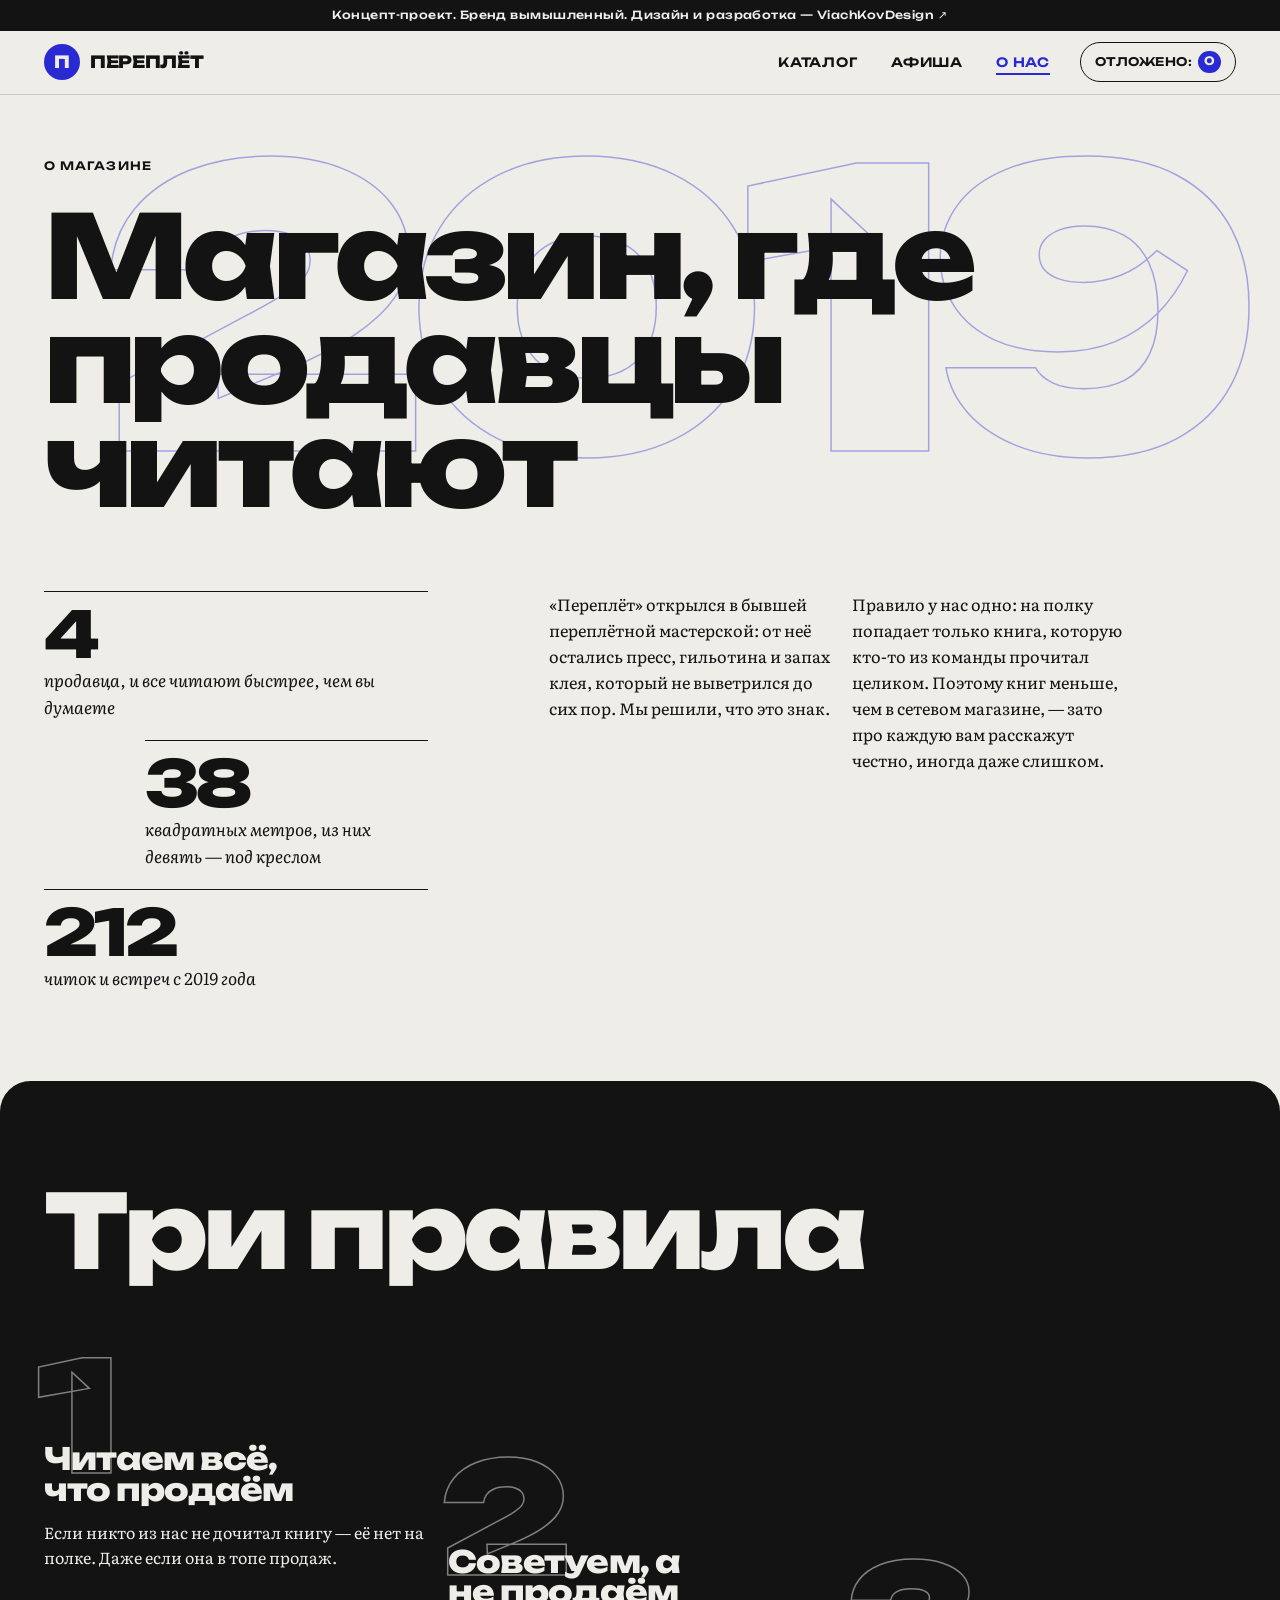
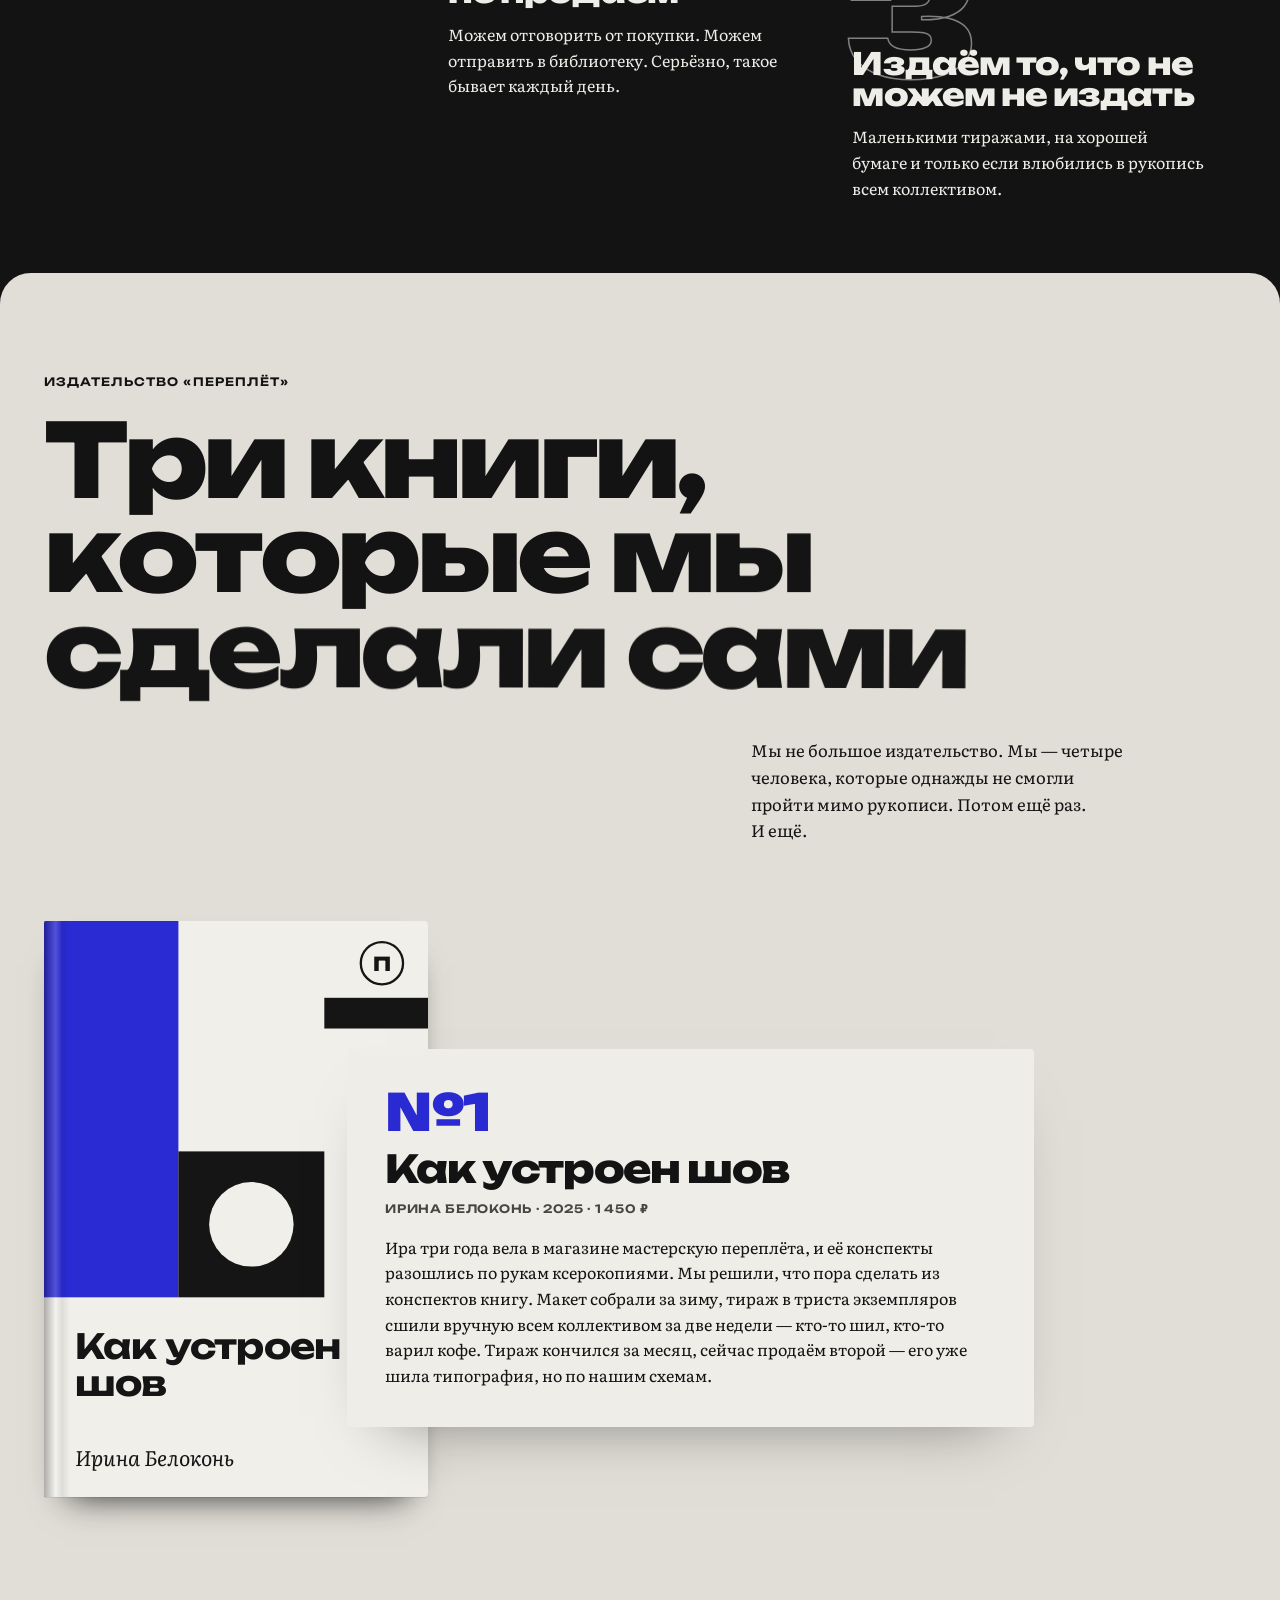
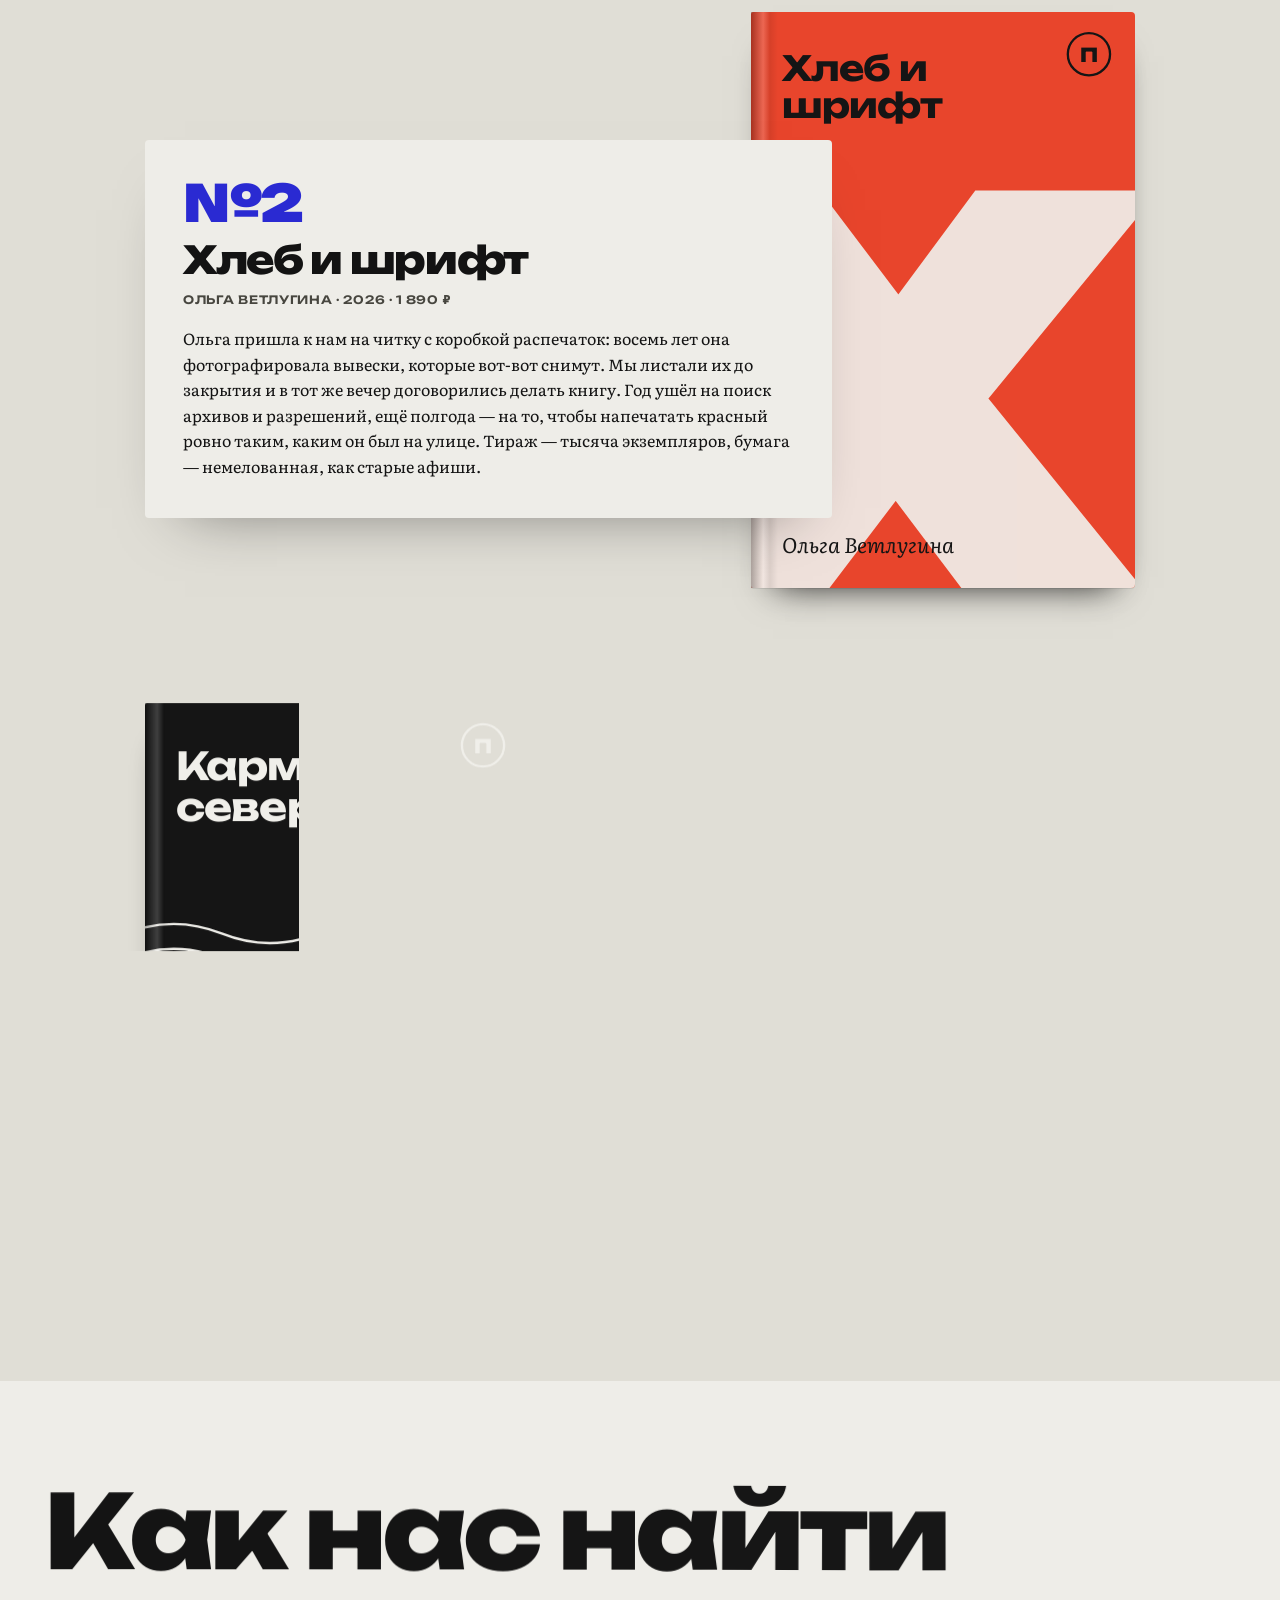
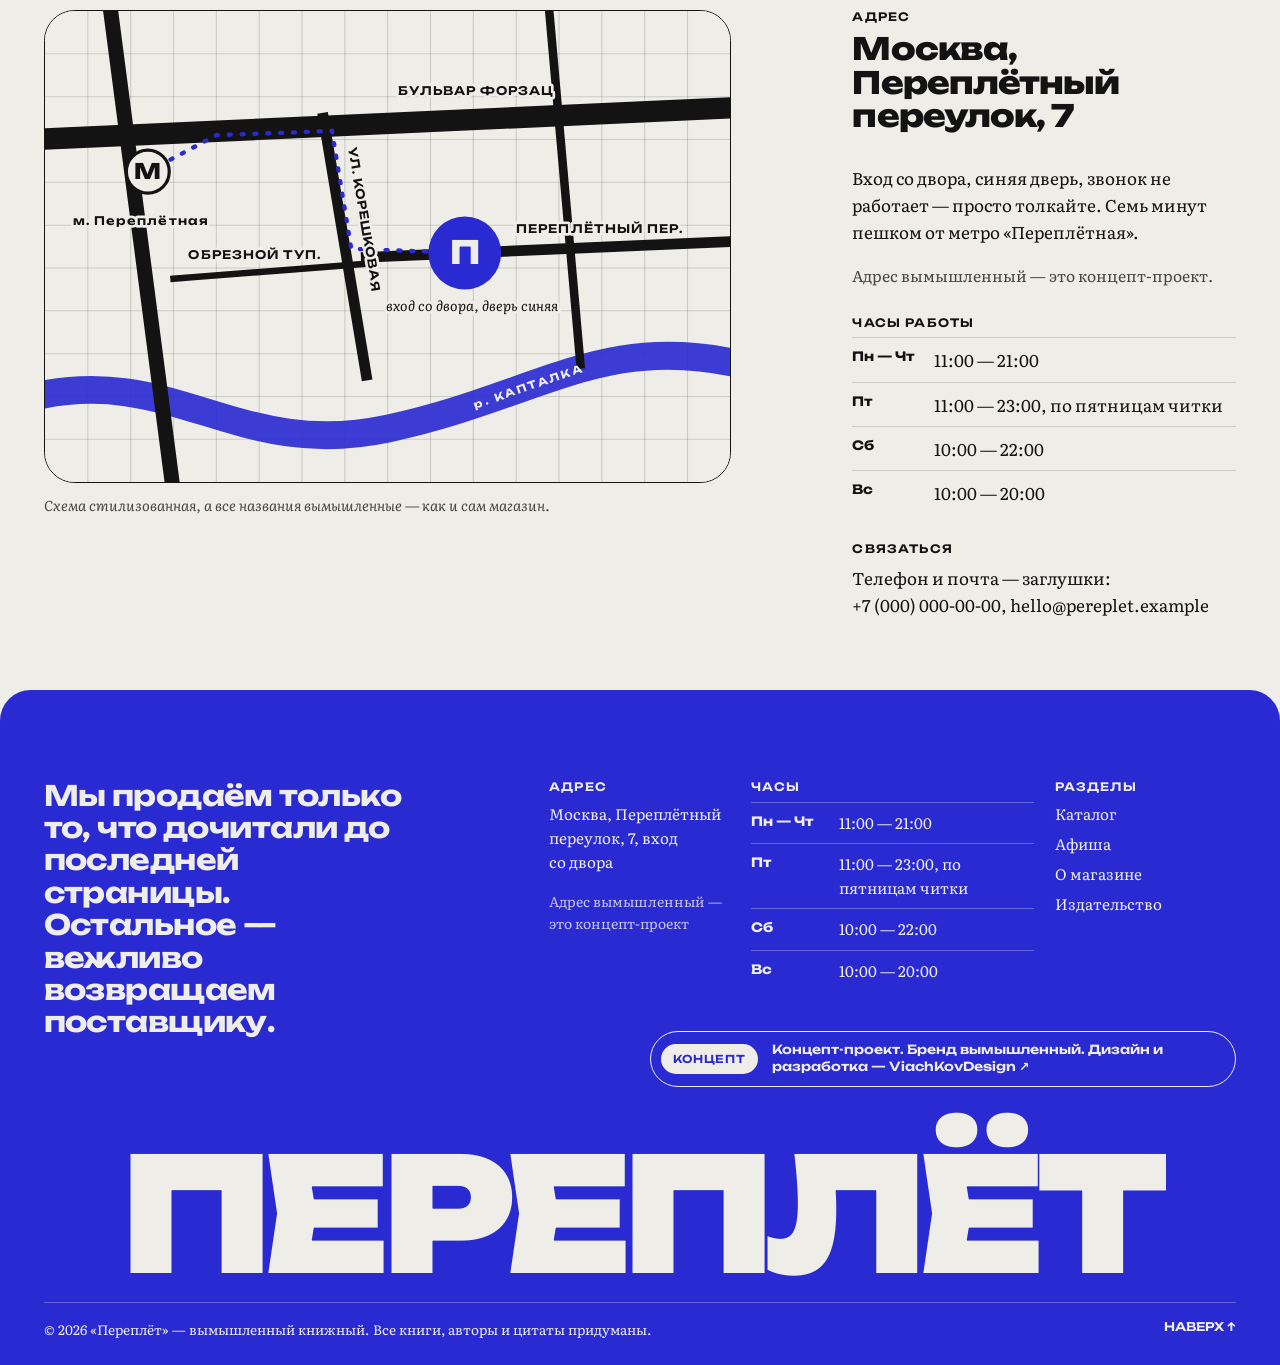
==== commit 1ace38dd: "Правки сетки по первому кругу скриншотов: герой, подвал, книга, афиша, схема" ====
--- a/about.html
+++ b/about.html
@@ -122,7 +122,7 @@
           <path d="M0 40H640M0 80H640M0 120H640M0 160H640M0 200H640M0 240H640M0 280H640M0 320H640M0 360H640M0 400H640"/>
           <path d="M40 0V440M80 0V440M120 0V440M160 0V440M200 0V440M240 0V440M280 0V440M320 0V440M360 0V440M400 0V440M440 0V440M480 0V440M520 0V440M560 0V440M600 0V440"/>
         </g>
-        <path class="map-river" d="M-10 360 C 120 330, 180 420, 320 390 S 520 300, 650 330" fill="none" stroke="var(--accent)" stroke-width="26" stroke-linecap="round" opacity="0.9"/>
+        <path class="map-river" id="river" d="M-10 360 C 120 330, 180 420, 320 390 S 520 300, 650 330" fill="none" stroke="var(--accent)" stroke-width="26" stroke-linecap="round" opacity="0.9"/>
         <g fill="none" stroke="var(--ink)" stroke-linecap="square">
           <path d="M60 -10 L120 450" stroke-width="14"/>
           <path d="M-10 120 L650 90" stroke-width="20"/>
@@ -140,16 +140,16 @@
           <circle r="34" fill="var(--accent)"/>
           <text y="10" text-anchor="middle" font-family="Unbounded, sans-serif" font-weight="800" font-size="30" fill="var(--paper)">П</text>
         </g>
-        <g font-family="Unbounded, sans-serif" font-size="11" font-weight="600" fill="var(--ink)" letter-spacing="1">
-          <text x="330" y="80">БУЛЬВАР ФОРЗАЦ</text>
-          <text x="410" y="200">ПЕРЕПЛЁТНЫЙ ПЕР.</text>
-          <text x="232" y="180" transform="rotate(81 232 180)">УЛ. КОРЕШКОВАЯ</text>
-          <text x="140" y="232">ОБРЕЗНОЙ ТУП.</text>
-          <text x="40" y="196">м. Переплётная</text>
-          <text x="420" y="292" fill="var(--paper)" font-size="10">р. КАПТАЛКА</text>
-        </g>
-        <g font-family="Literata, serif" font-style="italic" font-size="13" fill="var(--ink)">
-          <text x="440" y="270">вход со двора, дверь синяя</text>
+        <g class="halo" font-family="Unbounded, sans-serif" font-size="11" font-weight="600" fill="var(--ink)" letter-spacing="1">
+          <text x="330" y="78">БУЛЬВАР ФОРЗАЦ</text>
+          <text x="440" y="207">ПЕРЕПЛЁТНЫЙ ПЕР.</text>
+          <text x="283" y="128" transform="rotate(80.5 283 128)">УЛ. КОРЕШКОВАЯ</text>
+          <text x="134" y="232">ОБРЕЗНОЙ ТУП.</text>
+          <text x="26" y="200">м. Переплётная</text>
+        </g>
+        <text font-family="Unbounded, sans-serif" font-size="10" font-weight="700" fill="var(--paper)" letter-spacing="2" dy="4"><textPath href="#river" startOffset="62%">р. КАПТАЛКА</textPath></text>
+        <g class="halo" font-family="Literata, serif" font-style="italic" font-size="13" fill="var(--ink)">
+          <text x="318" y="280">вход со двора, дверь синяя</text>
         </g>
       </svg>
       <figcaption>Схема стилизованная, а все названия вымышленные — как и сам магазин.</figcaption>
--- a/css/style.css
+++ b/css/style.css
@@ -211,8 +211,7 @@
 .tag { display: inline-block; font: 700 .64rem/1 var(--f-display); text-transform: uppercase; letter-spacing: .08em; padding: 7px 10px; border-radius: 999px; background: var(--ink); color: var(--paper); margin: 0; }
 .card .tag { position: absolute; top: 10px; right: -8px; z-index: 2; pointer-events: none; transform: rotate(4deg); }
 .card .tag + .tag, .tag--house { background: var(--accent); }
-.card .tag--house { top: 40px; transform: rotate(-3deg); }
-.card .tag--new + .tag--house { top: 40px; }
+.card .tag--house { top: 46%; left: -10px; right: auto; transform: rotate(-4deg); }
 
 /* ---------- заголовки секций ---------- */
 .sec-head { align-items: end; margin-bottom: clamp(40px, 6vw, 96px); }
@@ -404,7 +403,7 @@
 .page-hero { position: relative; padding-top: clamp(32px, 5vw, 80px); padding-bottom: clamp(32px, 5vw, 80px); align-items: end; overflow: clip; }
 .page-hero__kicker { grid-column: 1 / 6; grid-row: 1; }
 .page-hero__title { grid-column: 1 / 11; grid-row: 2; font-size: clamp(3.6rem, 16vw, 20rem); font-weight: 800; letter-spacing: -.06em; line-height: .85; position: relative; z-index: 2; }
-.page-hero__count { grid-column: 10 / 13; grid-row: 1 / 3; align-self: start; justify-self: end; font: 900 clamp(5rem, 22vw, 26rem)/.8 var(--f-display); letter-spacing: -.08em; color: var(--accent); position: relative; z-index: 1; }
+.page-hero__count { grid-column: 9 / 13; grid-row: 1 / 3; align-self: start; justify-self: end; font: 900 clamp(5rem, 22vw, 26rem)/.8 var(--f-display); letter-spacing: -.08em; color: transparent; -webkit-text-stroke: 2px var(--accent); transform: translateY(-12%); position: relative; z-index: 1; }
 .page-hero__lead { grid-column: 7 / 12; grid-row: 3; margin-top: clamp(24px, 3vw, 48px); font-size: clamp(1.05rem, 1.4vw, 1.3rem); }
 
 /* ---------- каталог ---------- */
@@ -456,9 +455,9 @@
 .book.is-active .book__cover, .book:target .book__cover { view-transition-name: book-cover; }
 html.vt-leaving .book .book__cover { view-transition-name: none; }
 .book__head { grid-column: 5 / 13; grid-row: 2; z-index: 2; padding-top: clamp(16px, 4vw, 80px); }
-.book__head .tag { margin-bottom: 18px; }
+.book__head .tag { margin: 0 0 18px calc(var(--col) + var(--gutter)); }
 .book__title { font-size: clamp(2.2rem, 6.4vw, 7.6rem); font-weight: 800; letter-spacing: -.05em; line-height: .95; }
-.book__title span { background: var(--paper); -webkit-box-decoration-break: clone; box-decoration-break: clone; padding: 0 .12em 0 .06em; }
+.book__title > span { background: var(--paper); -webkit-box-decoration-break: clone; box-decoration-break: clone; padding: 0 .12em 0 .06em; }
 .book__author { font: italic 400 clamp(1.3rem, 2.4vw, 2.4rem)/1.2 var(--f-text); margin: 18px 0 0 calc(1 * (var(--col) + var(--gutter))); }
 .book__price { grid-column: 7 / 10; grid-row: 3; font: 800 clamp(2.4rem, 4.4vw, 5rem)/1 var(--f-display); letter-spacing: -.05em; z-index: 2; margin: 0; white-space: nowrap; }
 .book__text { grid-column: 7 / 12; grid-row: 4; z-index: 2; font-size: clamp(1.05rem, 1.35vw, 1.3rem); }
@@ -488,7 +487,7 @@
 /* ---------- афиша ---------- */
 .events { padding: clamp(24px, 3vw, 48px) var(--pad) clamp(64px, 8vw, 120px); }
 .events__list { display: grid; grid-template-columns: repeat(12, minmax(0, 1fr)); column-gap: var(--gutter); row-gap: clamp(28px, 4vw, 64px); }
-.event { position: relative; display: grid; grid-template-columns: minmax(120px, 2fr) 6fr minmax(90px, 2fr); gap: var(--gutter); align-items: start; padding: clamp(24px, 3vw, 44px); border: 1.5px solid var(--ink); border-radius: var(--radius-sheet); background: var(--paper); transition: background .4s, color .4s, transform .6s var(--ease-out); scroll-margin-top: calc(var(--header-h) + 24px); }
+.event { position: relative; display: grid; grid-template-columns: clamp(150px, 15vw, 280px) minmax(0, 1fr) clamp(90px, 11vw, 180px); gap: var(--gutter); align-items: start; padding: clamp(24px, 3vw, 44px); border: 1.5px solid var(--ink); border-radius: var(--radius-sheet); background: var(--paper); transition: background .4s, color .4s, transform .6s var(--ease-out); scroll-margin-top: calc(var(--header-h) + 24px); }
 .event:nth-child(odd) { grid-column: 1 / 11; }
 .event:nth-child(even) { grid-column: 3 / 13; }
 .event:nth-child(3n) { background: var(--ink); color: var(--paper); border-color: var(--ink); }
@@ -496,7 +495,7 @@
 .event:nth-child(3n) :focus-visible { outline-color: var(--paper); }
 .event:target { box-shadow: 0 0 0 4px var(--accent); }
 .event__date { margin: 0; display: grid; }
-.event__date b { font: 900 clamp(4rem, 9vw, 10rem)/.8 var(--f-display); letter-spacing: -.07em; }
+.event__date b { font: 900 clamp(4rem, 7.6vw, 9rem)/.8 var(--f-display); letter-spacing: -.07em; }
 .event__date span { font: 800 clamp(1rem, 1.6vw, 1.6rem) var(--f-display); text-transform: uppercase; color: var(--accent); margin-top: 8px; }
 .event:nth-child(3n) .event__date span { color: #9C9CFF; }
 .event__type { font: 600 .72rem/1.3 var(--f-display); text-transform: uppercase; letter-spacing: .08em; }
@@ -522,7 +521,7 @@
 .about-hero { position: relative; padding-top: clamp(32px, 5vw, 80px); padding-bottom: clamp(48px, 7vw, 120px); row-gap: 24px; overflow: clip; }
 .about-hero__kicker { grid-column: 1 / 5; grid-row: 1; }
 .about-hero__title { grid-column: 1 / 11; grid-row: 2; font-size: clamp(2.8rem, 9vw, 11rem); font-weight: 800; letter-spacing: -.055em; line-height: .9; position: relative; z-index: 2; }
-.about-hero__year { position: absolute; right: var(--pad); top: 26%; font: 900 clamp(6rem, 30vw, 34rem)/.8 var(--f-display); color: transparent; -webkit-text-stroke: 1.5px var(--accent); letter-spacing: -.07em; z-index: 0; pointer-events: none; opacity: .7; }
+.about-hero__year { position: absolute; right: var(--pad); top: 6%; font: 900 clamp(6rem, 30vw, 34rem)/.8 var(--f-display); color: transparent; -webkit-text-stroke: 1.5px var(--accent); letter-spacing: -.07em; z-index: 0; pointer-events: none; opacity: .38; }
 .about-hero__text { grid-column: 6 / 12; grid-row: 3; columns: 2; column-gap: var(--gutter); font-size: clamp(1.02rem, 1.25vw, 1.2rem); margin-top: clamp(24px, 4vw, 64px); position: relative; z-index: 2; }
 .about-hero__text p { break-inside: avoid; }
 .about-hero__facts { grid-column: 1 / 5; grid-row: 3 / 5; position: relative; z-index: 2; margin-top: clamp(24px, 4vw, 64px); display: grid; gap: 20px; }
@@ -561,6 +560,7 @@
 .visit__map { grid-column: 1 / 8; grid-row: 2; }
 .visit__map svg { width: 100%; height: auto; border: 1.5px solid var(--ink); border-radius: var(--radius-sheet); }
 .visit__map figcaption { font-style: italic; color: var(--ink-2); margin-top: 10px; font-size: .9rem; }
+svg .halo { paint-order: stroke; stroke: var(--paper); stroke-width: 5px; stroke-linejoin: round; }
 .map-route { animation: route 1.6s linear infinite; }
 @keyframes route { to { stroke-dashoffset: -24; } }
 .map-pin { animation: pin 2.4s var(--ease-out) infinite; transform-box: fill-box; }
@@ -575,11 +575,11 @@
 /* ---------- подвал ---------- */
 .site-footer { position: relative; z-index: 10; background: var(--accent); color: var(--paper); padding: clamp(56px, 7vw, 110px) var(--pad) 24px; border-radius: var(--radius-sheet) var(--radius-sheet) 0 0; margin-top: calc(-1 * var(--radius-sheet)); overflow: clip; }
 .footer__grid { display: grid; grid-template-columns: repeat(12, minmax(0, 1fr)); column-gap: var(--gutter); row-gap: 40px; }
-.footer__claim { grid-column: 1 / 6; grid-row: 1 / 3; font: 700 clamp(1.3rem, 2.2vw, 2.2rem)/1.15 var(--f-display); letter-spacing: -.02em; }
+.footer__claim { grid-column: 1 / 5; grid-row: 1 / 3; font: 700 clamp(1.3rem, 2.2vw, 2.2rem)/1.15 var(--f-display); letter-spacing: -.02em; }
 .footer__col { font-size: .95rem; }
-.footer__grid > :nth-child(2) { grid-column: 7 / 9; }
-.footer__grid > :nth-child(3) { grid-column: 9 / 12; }
-.footer__grid > :nth-child(4) { grid-column: 12 / 13; }
+.footer__grid > :nth-child(2) { grid-column: 6 / 8; }
+.footer__grid > :nth-child(3) { grid-column: 8 / 11; }
+.footer__grid > :nth-child(4) { grid-column: 11 / 13; }
 .footer__col .muted { color: inherit; opacity: .8; }
 .footer__col li { margin-bottom: 6px; }
 .footer__col a { text-decoration: none; } .footer__col a:hover { text-decoration: underline; }
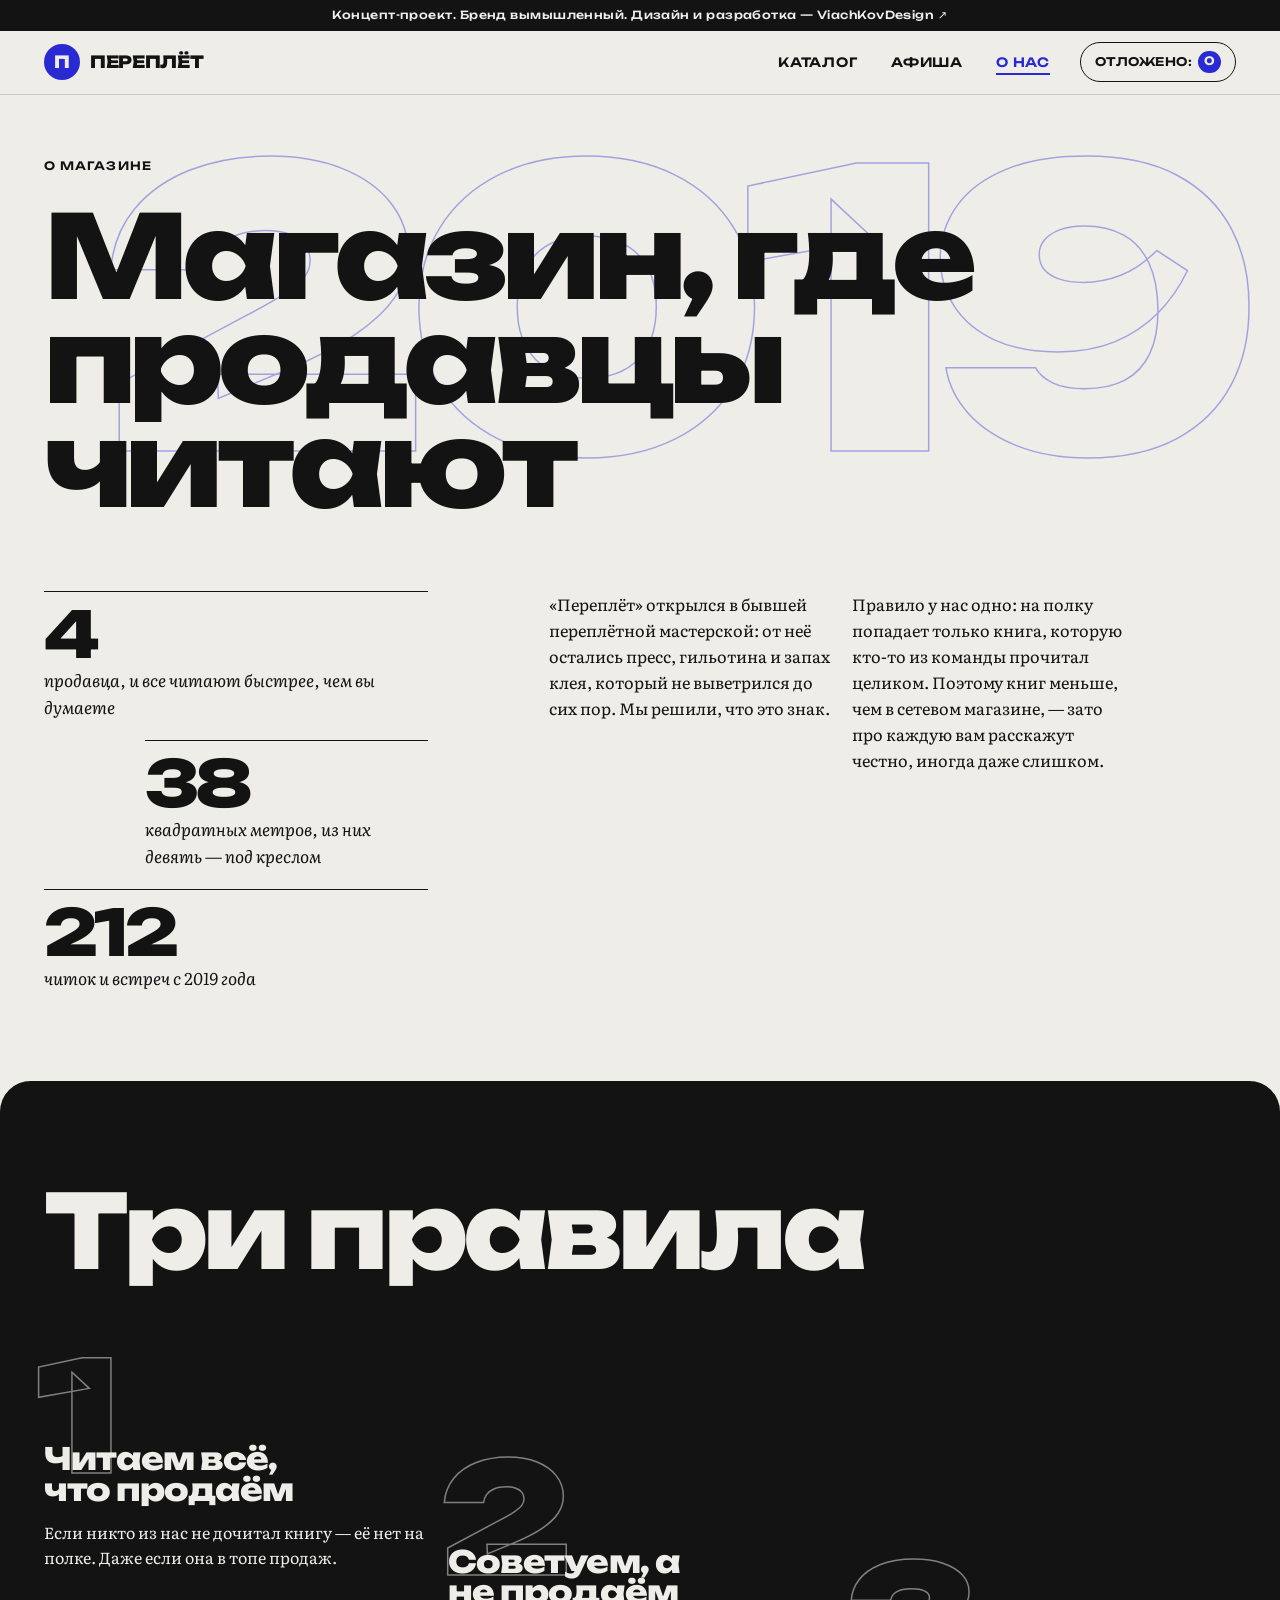
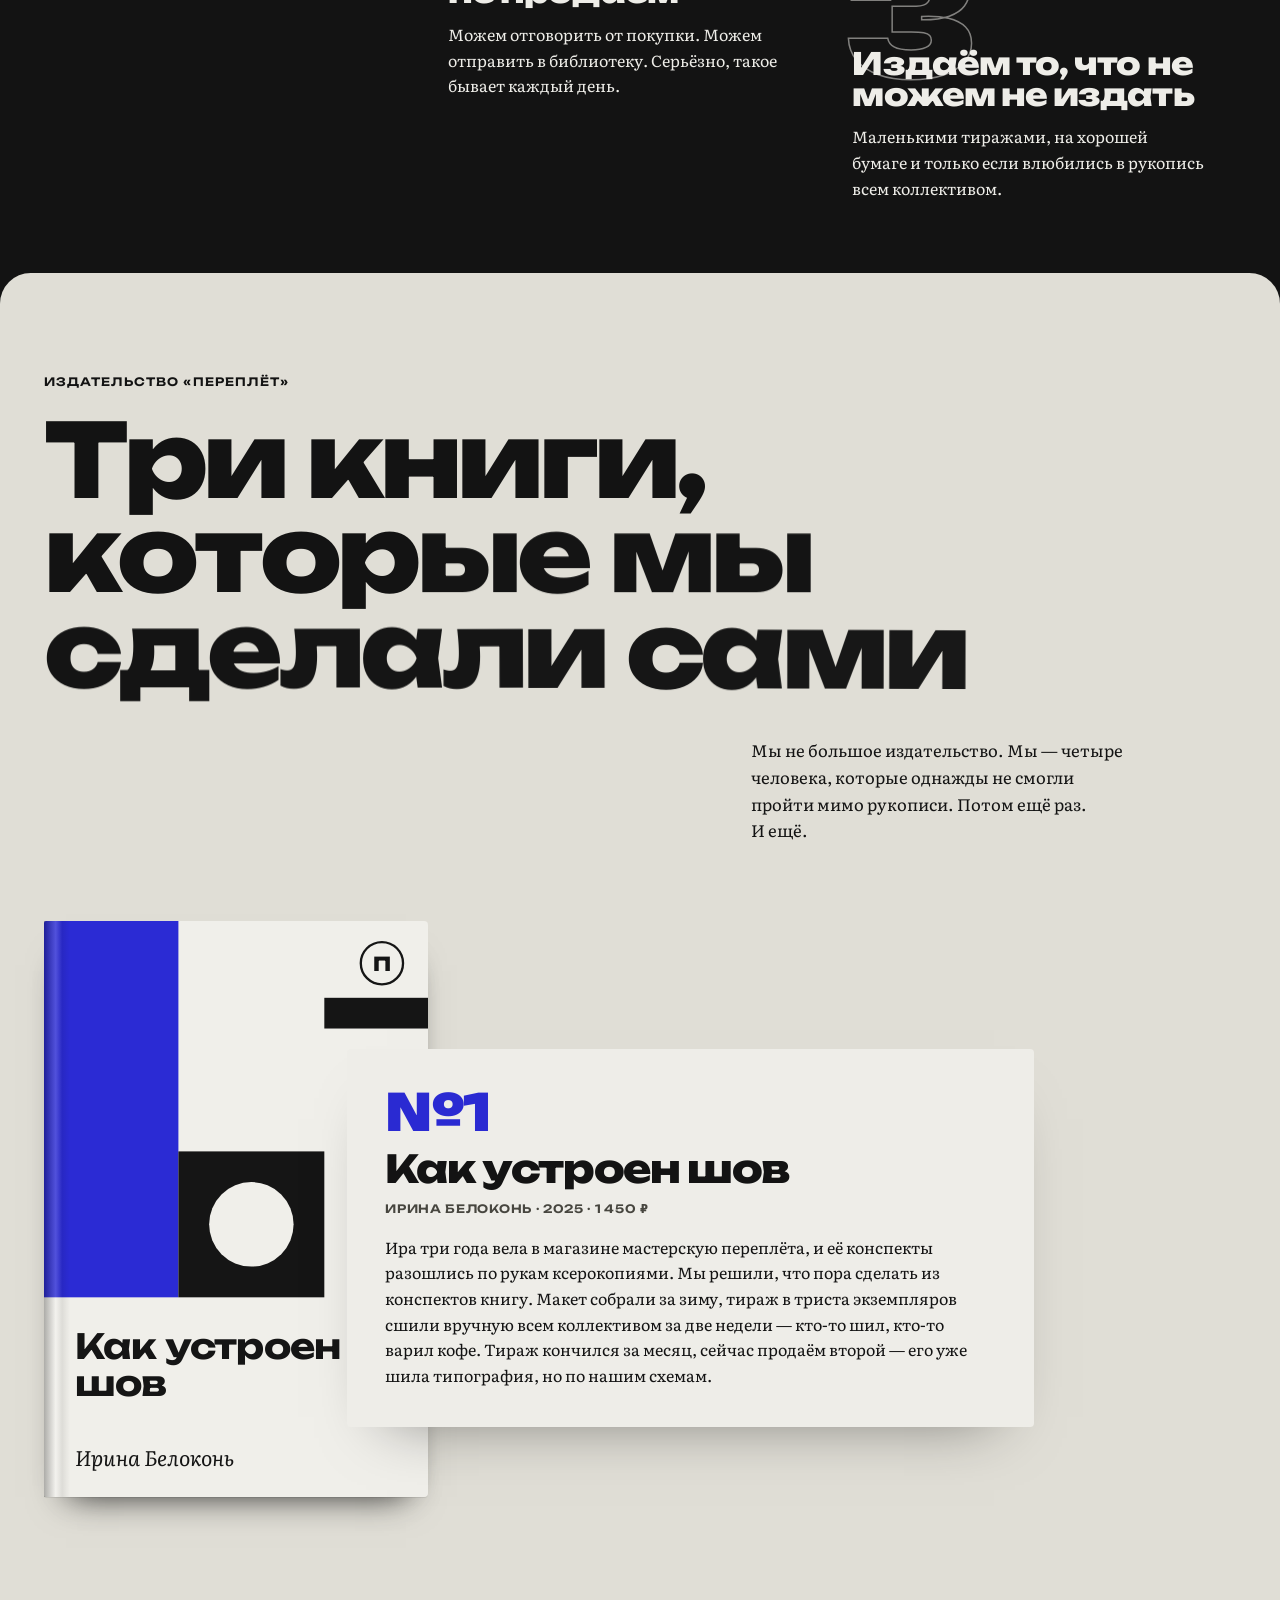
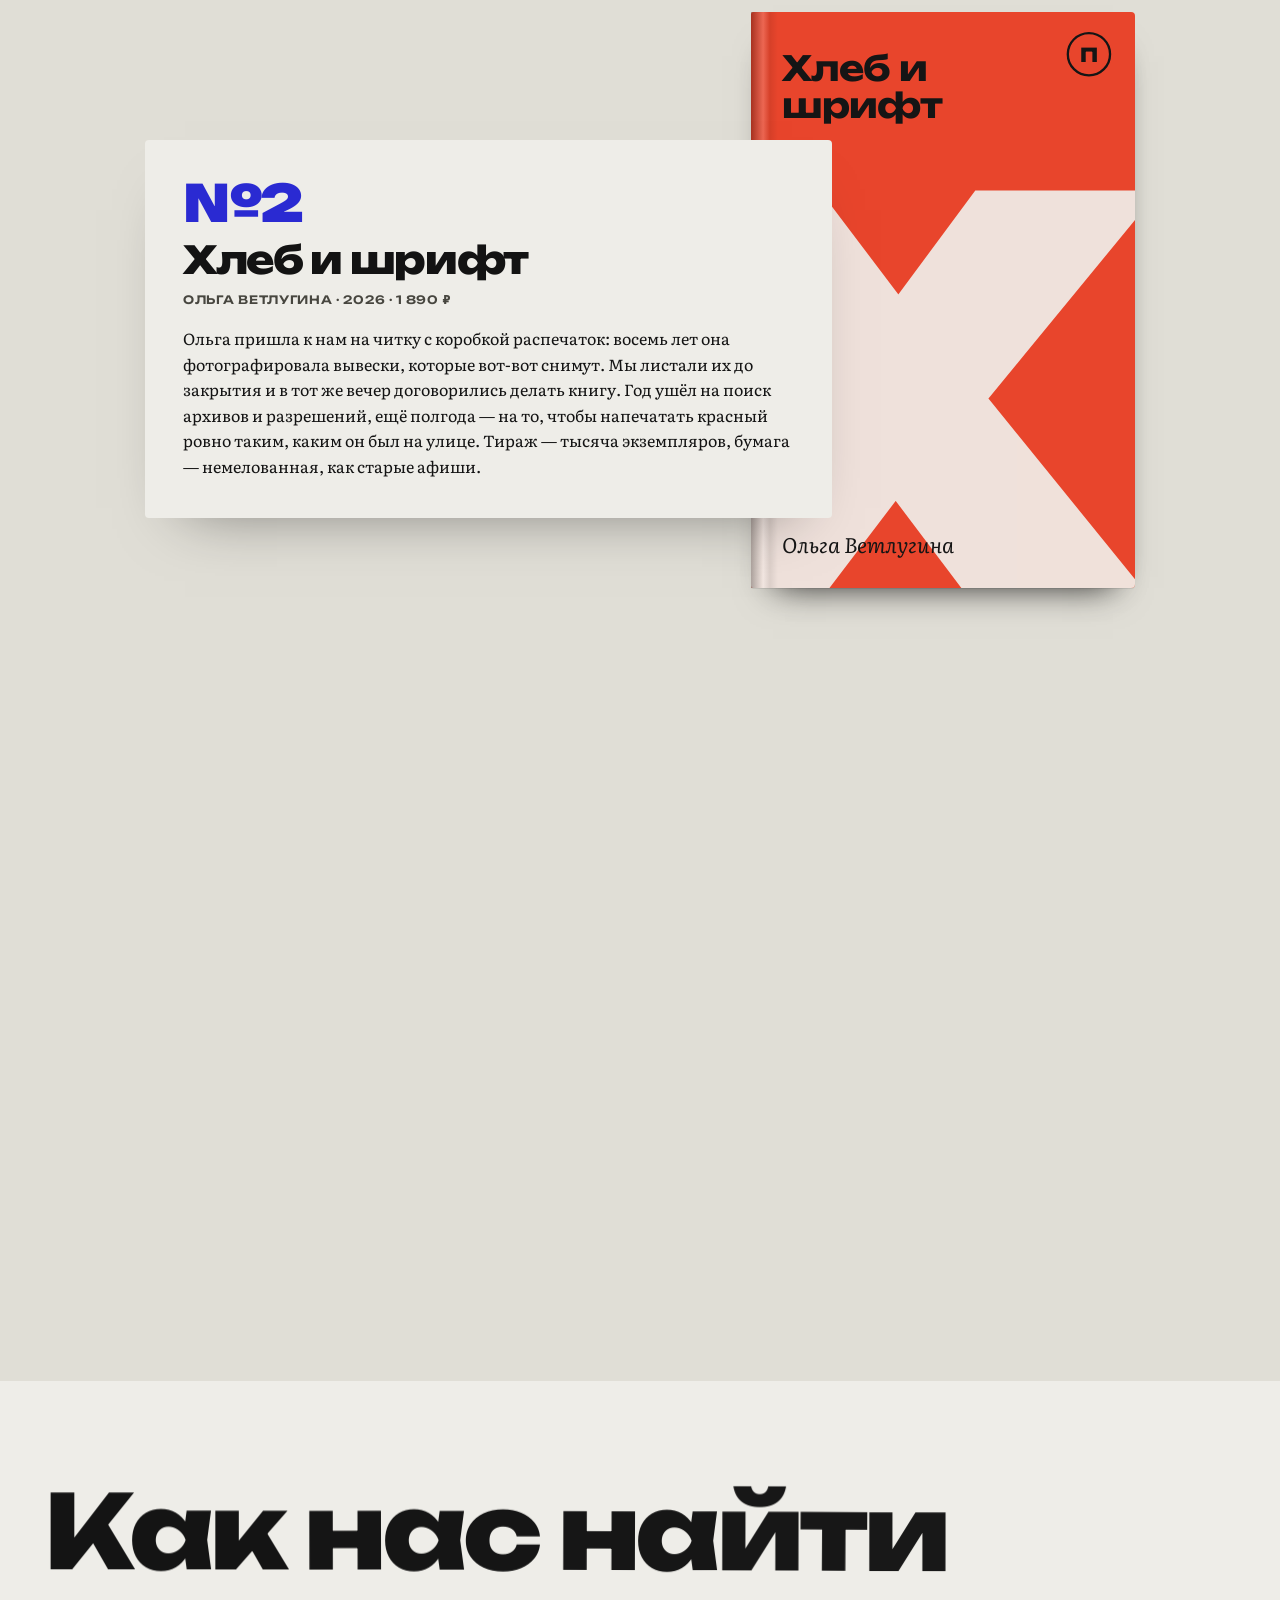
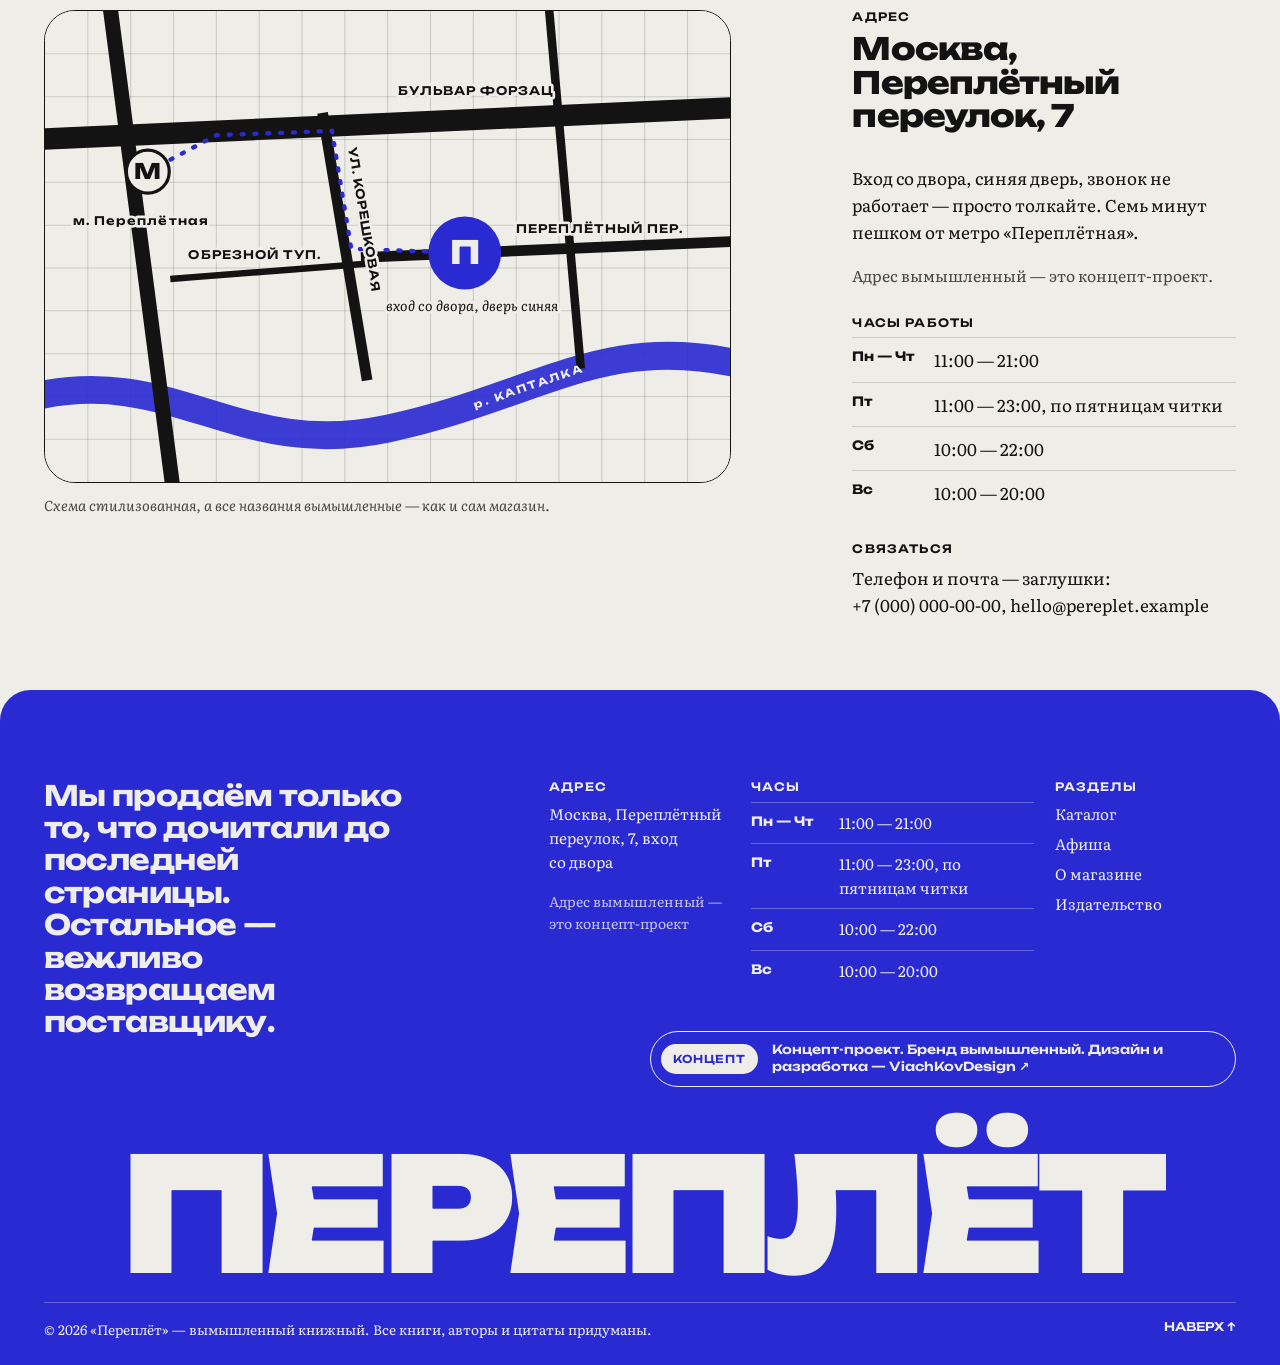
==== commit 867dabe3: "Адрес сайта pereplet-concept: canonical, og:url, og:image на всех страницах; расширен .gitignore Co-" ====
--- a/about.html
+++ b/about.html
@@ -7,12 +7,14 @@
 <meta name="description" content="Как устроен «Переплёт»: магазин, маленькое издательство, адрес и часы работы.">
 <meta name="theme-color" content="#EEEDE8">
 <meta name="color-scheme" content="light">
+<link rel="canonical" href="https://viachkovdesign.github.io/pereplet-concept/about.html">
 <meta property="og:type" content="website">
+<meta property="og:url" content="https://viachkovdesign.github.io/pereplet-concept/about.html">
 <meta property="og:locale" content="ru_RU">
 <meta property="og:site_name" content="Переплёт">
 <meta property="og:title" content="О магазине и издательстве — Переплёт">
 <meta property="og:description" content="Как устроен «Переплёт»: магазин, маленькое издательство, адрес и часы работы.">
-<meta property="og:image" content="https://viachkovdesign.github.io/pereplet/img/og.png">
+<meta property="og:image" content="https://viachkovdesign.github.io/pereplet-concept/img/og.png">
 <meta property="og:image:width" content="1200">
 <meta property="og:image:height" content="630">
 <meta name="twitter:card" content="summary_large_image">
--- a/css/style.css
+++ b/css/style.css
@@ -209,9 +209,9 @@
 .card__meta { display: flex; justify-content: space-between; gap: 12px; margin-top: 10px; padding-top: 10px; border-top: 1px solid currentColor; font: 600 .7rem/1.2 var(--f-display); text-transform: uppercase; letter-spacing: .06em; }
 .card__meta span:last-child { white-space: nowrap; }
 .tag { display: inline-block; font: 700 .64rem/1 var(--f-display); text-transform: uppercase; letter-spacing: .08em; padding: 7px 10px; border-radius: 999px; background: var(--ink); color: var(--paper); margin: 0; }
-.card .tag { position: absolute; top: 10px; right: -8px; z-index: 2; pointer-events: none; transform: rotate(4deg); }
+.card .tag { position: absolute; top: -12px; right: -8px; z-index: 2; pointer-events: none; transform: rotate(4deg); }
 .card .tag + .tag, .tag--house { background: var(--accent); }
-.card .tag--house { top: 46%; left: -10px; right: auto; transform: rotate(-4deg); }
+.card .tag--house { top: -12px; left: -8px; right: auto; transform: rotate(-4deg); }
 
 /* ---------- заголовки секций ---------- */
 .sec-head { align-items: end; margin-bottom: clamp(40px, 6vw, 96px); }
@@ -266,10 +266,11 @@
 .hero__stats span { display: block; font-style: italic; margin-top: 6px; }
 .hero__stats li:nth-child(2) { transform: translateY(clamp(16px, 3vw, 56px)); }
 .hero__stats li:nth-child(4) { transform: translateY(clamp(16px, 3vw, 56px)); }
-.hero__sticker { position: absolute; z-index: 5; width: clamp(96px, 10vw, 170px); left: calc(var(--pad) + 2.6 * (var(--col) + var(--gutter))); top: 41%; animation: spin 18s linear infinite; }
+.hero__sticker { position: relative; grid-column: 3 / 5; grid-row: 2; align-self: end; justify-self: start; margin-bottom: 1.5vw; z-index: 5; width: clamp(96px, 10vw, 170px); animation: spin 18s linear infinite; }
 @keyframes spin { to { transform: rotate(360deg); } }
 
 /* бегущая строка */
+.marquee-wrap { overflow: clip; padding: 24px 0; margin: -34px 0 -24px; position: relative; z-index: 6; }
 .marquee { background: var(--accent); color: var(--paper); overflow: clip; padding: clamp(14px, 1.6vw, 24px) 0; transform: rotate(-1.2deg) scale(1.02); position: relative; z-index: 6; margin: -10px 0 0; }
 .marquee__track { display: flex; width: max-content; gap: clamp(20px, 3vw, 48px); align-items: center; animation: marquee 32s linear infinite; font: 800 clamp(1.4rem, 3.4vw, 3.6rem)/1 var(--f-display); text-transform: uppercase; letter-spacing: -.02em; white-space: nowrap; }
 .marquee__track i { font-style: normal; font-size: .7em; }
@@ -633,6 +634,13 @@
   .concept-plaque { grid-column: 1 / -1; }
 }
 
+@media (min-width: 761px) and (max-width: 1100px) {
+  .hero__cover--2 { display: none; }
+  .hero__cover--1 { width: 14vw; top: 2%; right: var(--pad); }
+  .hero__line--2 { margin-left: calc(2 * (var(--col) + var(--gutter))); }
+  .hero__sticker { grid-column: 2 / 4; }
+}
+
 @media (max-width: 900px) {
   .nav { display: none; }
   .menu-btn { display: inline-block; }
@@ -678,7 +686,7 @@
   .hero__lead { grid-column: 1 / 7; grid-row: 5; margin-top: 40px; }
   .hero__cta { grid-column: 1 / 7; grid-row: 6; }
   .hero__stats { grid-column: 1 / 7; grid-row: 7; margin-top: 24px; }
-  .hero__sticker { width: 92px; left: auto; right: var(--pad); top: auto; bottom: 30%; }
+  .hero__sticker { position: absolute; grid-row: auto; width: 92px; left: auto; right: var(--pad); top: auto; bottom: 30%; margin: 0; }
 
   .sec-num { grid-column: 1 / 7; grid-row: 1; font-size: 26vw; margin-bottom: -6vw; }
   .sec-title { grid-column: 1 / 7; grid-row: 2; font-size: clamp(2.4rem, 12.5vw, 4rem); }
@@ -754,7 +762,7 @@
   .house__item .house__cover, .house__item--2 .house__cover, .house__item--3 .house__cover { grid-column: 1 / 5; }
   .house__item--2 .house__cover { grid-column: 3 / 7; }
   .house__item .house__text, .house__item--2 .house__text, .house__item--3 .house__text { grid-column: 1 / 7; grid-row: 2; margin-top: -40px; }
-  .visit__title { grid-column: 1 / 7; }
+  .visit__title { grid-column: 1 / 7; grid-row: 1; }
   .visit__map, .visit__info { grid-column: 1 / 7; }
   .visit__info { columns: 1; }
 
